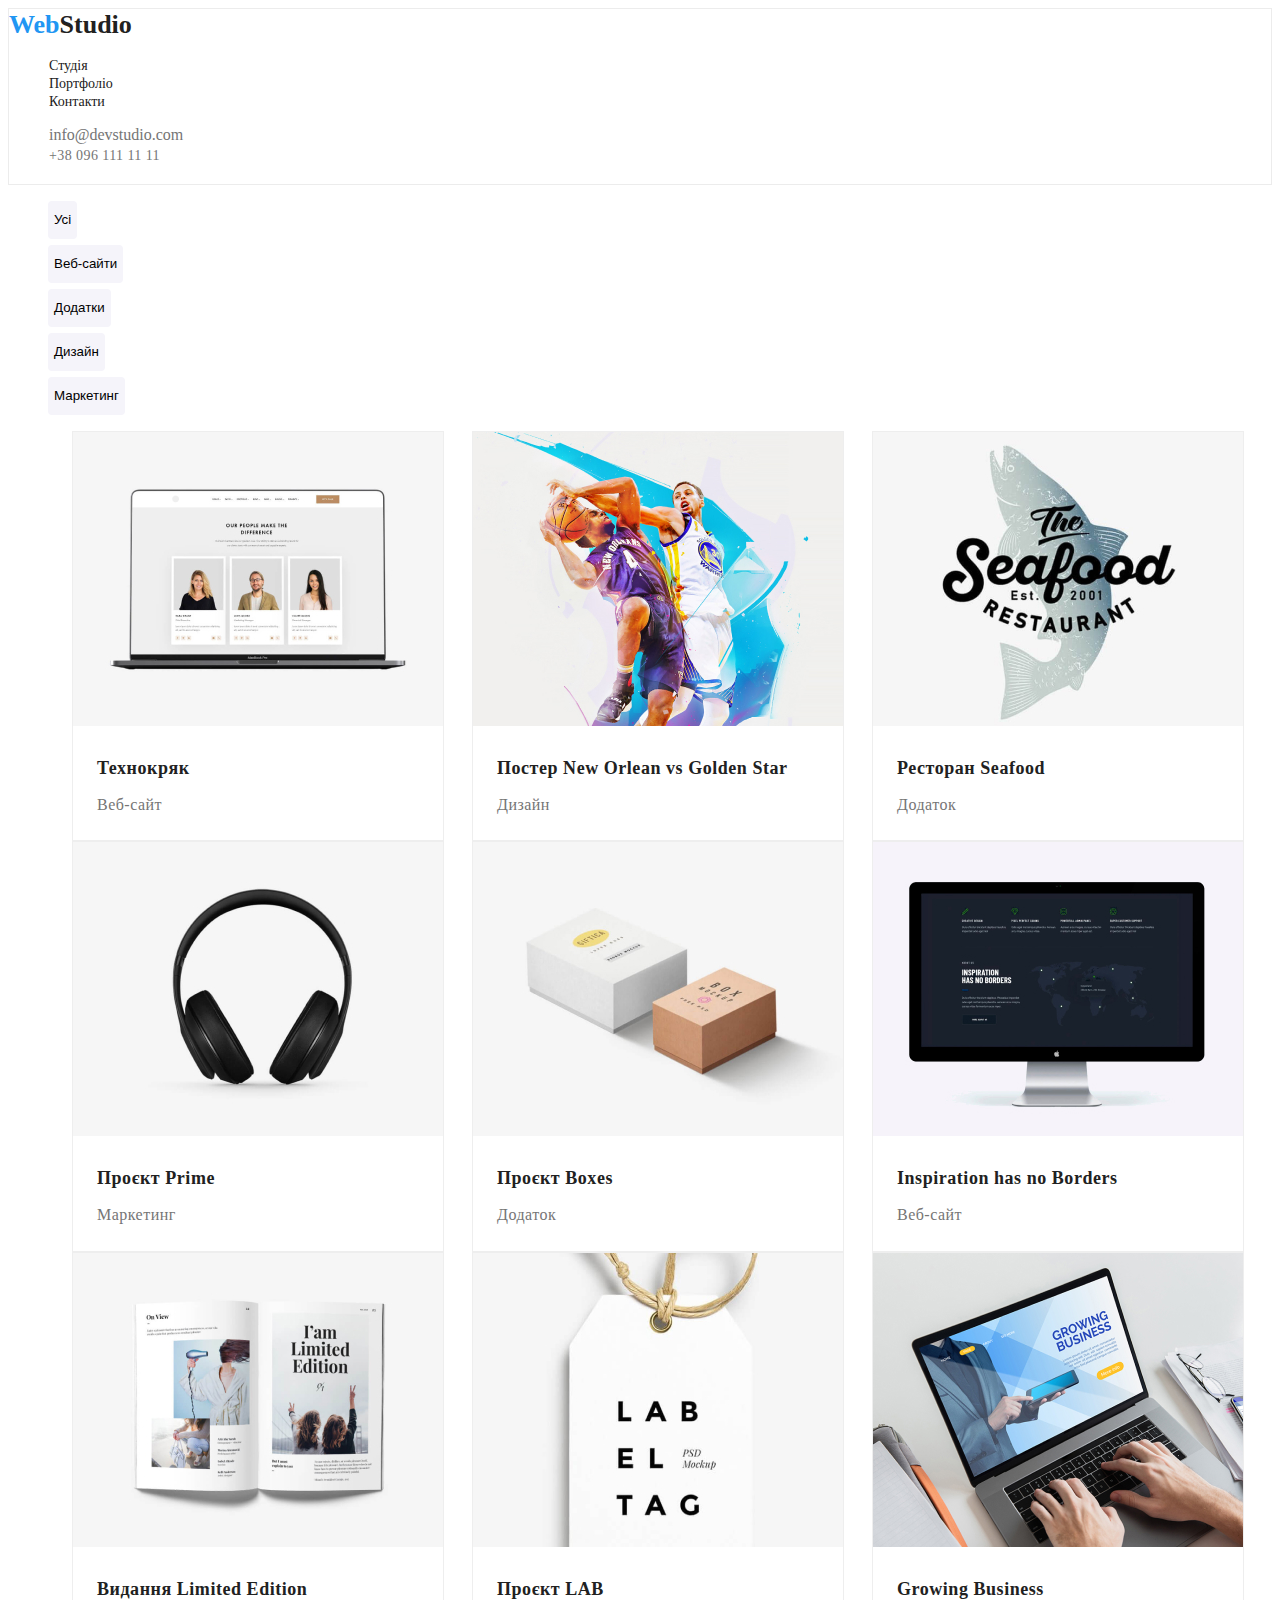
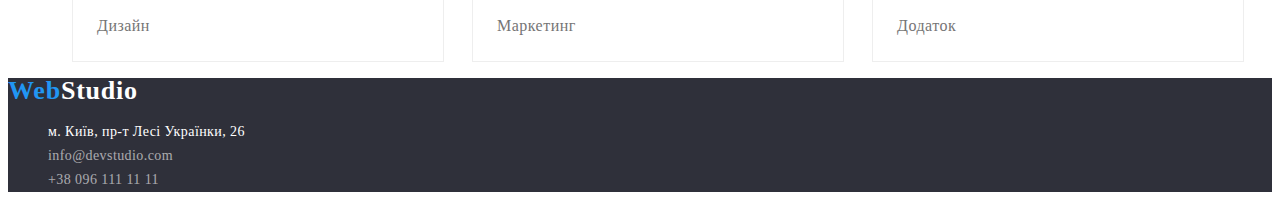
==== portfolio.html @ 7df29c59 "вніс поправки після коментара ментора" ====
<!DOCTYPE html>
<html lang="uk">
  <head>
    <link href="https://fonts.googleapis.com/css2?family=Roboto&display=swap" rel="stylesheet" />
    <meta charset="UTF-8" />
    <meta http-equiv="X-UA-Compatible" content="IE=edge" />
    <meta name="viewport" content="width=device-width, initial-scale=1.0" />
    <title>Portfolio</title>
    <link rel="stylesheet" href="./css/styles.css" />
  </head>
  <body>
    <!-- шапка-->
    <header>
      <nav class="nav">
        <a class="link" href="/"><span>Web</span>Studio</a>
        <ul class="main-list">
          <li class="list-item"><a class="link" href="">Студія</a></li>
          <li class="list-item"><a class="link" href="">Портфоліо</a></li>
          <li class="list-item"><a class="link" href="">Контакти</a></li>
        </ul>
      </nav>
      <ul class="list-address">
        <li class="list-item">
          <a href="mailto:info@devstudio.com">info@devstudio.com</a>
        </li>
        <li class="list-item">
          <a href="tel:+380961111111">+38 096 111 11 11</a>
        </li>
      </ul>
    </header>
    <!-- кнопки buttoms-->
    <section class="section-buttoms">
      <h2 hidden>посилання</h2>
      <ul class="list">
        <li class="list-all"><button type="button">Усі</button></li>
        <li class="list-web"><button type="button">Веб-сайти</button></li>
        <li class="list-app"><button type="button">Додатки</button></li>
        <li class="list-design"><button type="button">Дизайн</button></li>
        <li class="list-marketing"><button type="button">Маркетинг</button></li>
      </ul>
    </section>
    <!--приклади робіт products-->
    <section class="section-products">
      <h1 hidden>приклади робіт</h1>
      <ul class="list">
        <li class="list-technocrack">
          <img src="./images/work/img-0.jpg" alt="зображення команди" width="370" height="294" />
          <h2>Технокряк</h2>
          <p>Веб-сайт</p>
        </li>
        <li class="list-poster">
          <img src="./images/work/img-1.jpg" alt="гра в баскетбол" width="370" height="294" />
          <h2>Постер New Orlean vs Golden Star</h2>
          <p>Дизайн</p>
        </li>
        <li class="list-logo">
          <img src="./images/work/img-2.jpg" alt="логотип ресторану" width="370" height="294" />
          <h2>Ресторан Seafood</h2>
          <p>Додаток</p>
        </li>
        <li class="list-prime">
          <img src="./images/work/img-3.jpg" alt="навушники" width="370" height="294" />
          <h2>Проєкт Prime</h2>
          <p>Маркетинг</p>
        </li>
        <li class="list-boxes">
          <img src="./images/work/img-4.jpg" alt="коробки" width="370" height="294" />
          <h2>Проєкт Boxes</h2>
          <p>Додаток</p>
        </li>
        <li class="list-borders">
          <img src="./images/work/img-5.jpg" alt="екран з веб-сайтом" width="370" height="294" />
          <h2>Inspiration has no Borders</h2>
          <p>Веб-сайт</p>
        </li>
        <li class="list-lim">
          <img src="./images/work/img-6.jpg" alt="книжка" width="370" height="294" />
          <h2>Видання Limited Edition</h2>
          <p>Дизайн</p>
        </li>
        <li class="list-lab">
          <img src="./images/work/img-7.jpg" alt="бірка" width="370" height="294" />
          <h2>Проєкт LAB</h2>
          <p>Маркетинг</p>
        </li>
        <li class="list-growing">
          <img src="./images/work/img-8.jpg" alt="робота за ноутбуком" width="370" height="294" />
          <h2>Growing Business</h2>
          <p>Додаток</p>
        </li>
      </ul>
    </section>
    <footer>
      <a href="./index.html"><span>Web</span>Studio</a>
      <address>
        <ul class="list">
          <li class="list-item">
            <a class="link" href="https://goo.gl/maps/d5CcS2hFM6yTFQRFA" target="_blank" rel="noopener no referre">
              м. Київ, пр-т Лесі Українки, 26
            </a>
          </li>
          <li class="list-item">
            <a class="link" href="mailto:info@devstudio.com">info@devstudio.com</a>
          </li>
          <li class="list-item">
            <a class="link" href="tel:+380961111111">+38 096 111 11 11</a>
          </li>
        </ul>
      </address>
    </footer>
  </body>
</html>
---- css/styles.css ----
body {
  color: #212121;
  background-color: #ffffff;
}
:root {
  --brand-color: #ffffff;
}
header {
  border: 1px solid #ececec;
}

span {
  color: #2196f3;
}
ul {
  list-style-type: none;
}
a {
  text-decoration: none;
}
p {
  color: #757575;
}
footer {
  background-color: #2f303a;
  color: #ffffff;
}
footer [href="./index.html"] {
  color: #ffffff;
  font-size: 26px;
  font-weight: 700;
  line-height: 1;
  letter-spacing: 0.03em;
  text-align: left;
}
footer [href="mailto:info@devstudio.com"],
[href="tel:+380961111111"] {
  left: 215px;
  font-style: normal;
  font-weight: 400;
  font-size: 14px;
  line-height: 1.7;

  letter-spacing: 0.03em;
  color: #ffffff99;
}
footer [href="https://goo.gl/maps/d5CcS2hFM6yTFQRFA"]
{
  left: 215px;
  font-style: normal;
  font-weight: 400;
  font-size: 14px;
  line-height: 1.7;
  letter-spacing: 0.03em;
  color: #ffffff;
}
.section-products h2 {
  font-weight: 700;
  font-size: 18px;
  line-height: 2;
  text-align: left;
  margin-left: 24px;
  margin-top: 20px;
  margin-bottom: 4px;
}
.section-skill h2 {
  left: 617px;
  font-weight: 700;
  font-size: 36px;
  line-height: 1.2;
  text-align: center;
  letter-spacing: 0.03em;
}
.section-products p {
  font-weight: 400;
  font-size: 16px;
  line-height: 1.9;
  letter-spacing: 0.03em;
  text-align: left;
  margin-left: 24px;
  margin-bottom: 20px;
  margin-top: 4px;
}

ul a:hover,
ul a:focus {
  color: #2196f3;
}

.main-list a {
  color: #212121;
  font-weight: 500;
  font-size: 14px;
}
.list-address a {
  color: #757575;
}
footer .list-address {
  margin-left: 215px;
}
[href="/"] {
  color: #212121;
  left: 215px;
  font-style: normal;
  font-weight: 700;
  font-size: 26px;
  line-height: 1.2;
}
.section-cap {
  color: #ffffff;
  background-color: #2f303a;
  font-weight: 900;
  font-size: 44px;
  line-height: 1.4;
  text-align: center;
}
.section-cap .buttom {
  color: #ffffff;
  font-size: 16px;
  font-weight: 700;
  width: 216px;
  height: 50px;
  left: 692px;
  top: 430px;
  background-color: #2196f3;
  border-radius: 4px;
  border: 0;
}
.section-cap .buttom:active {
  background-color: #188ce8;
}
.section-skill li {
  display: inline-block;
  width: 270px;
  height: 48px;
}
.section-skill h3 {
  width: 270px;
  height: 16px;
  top: 774px;
  font-weight: 700;
  font-size: 14px;
  line-height: 1.1;
}
.section-skill p {
  height: 72px;
  top: 800px;
  font-weight: 400;
  font-size: 14px;
  line-height: 1.7;
}
.section-work li {
  display: inline-block;
}
h2 {
  font-weight: 700;
  font-size: 36px;
  line-height: 1.2;
  text-align: center;
  letter-spacing: 0.03em;
  color: #212121;
}
.section-team h3 {
  height: 19px;
  top: 1922px;
  font-weight: 500;
  font-size: 16px;
  line-height: 1.2;
}
.section-team p {
  height: 19px;
  top: 1951px;
  font-weight: 400;
  font-size: 16px;
  line-height: 1.9;
}

.section-buttoms [type="button"] {
  height: 38px;
  top: 174px;
  background-color: #f5f4fa;
  border-radius: 4px;
  border: 0;
}
.section-buttoms [type="button"]:active {
  background-color: #188ce8;
  color: #ffffff;
  box-shadow: 0px 3px 1px #0000001a, 0px 1px 2px #00000014, 0px 2px 2px #0000001f;
  border-radius: 4px;
}
.list-products .list-item {
  width: 370px;
  height: 404px;
}
.list-all {
  margin-bottom: 6px;
}
.list-web {
  margin-bottom: 6px;
}
.list-app {
  margin-bottom: 6px;
}
.list-design {
  margin-bottom: 6px;
}
.list-marketing {
  margin-bottom: 6px;
}

.section-products li:hover {
  box-shadow: 0px 1px 1px #0000001f, 0px 4px 4px #0000000f, 1px 4px 6px #00000029;
}
.section-products li {
  box-sizing: border-box;
  width: 370px;
  height: 404px;
  margin-left: 24px;
  display: inline-table;
  border: 1px solid #eeeeee;
}
.section-team li {
  background-color: #ffffff;
  text-align: center;
  left: 215px;
  width: 270px;
  height: 368px;
  box-shadow: 0px 1px 3px #0000001f, 0px 1px 1px #00000024, 0px 2px 1px #00000033;
  margin-bottom: 10px;
  display: inline-block;
}
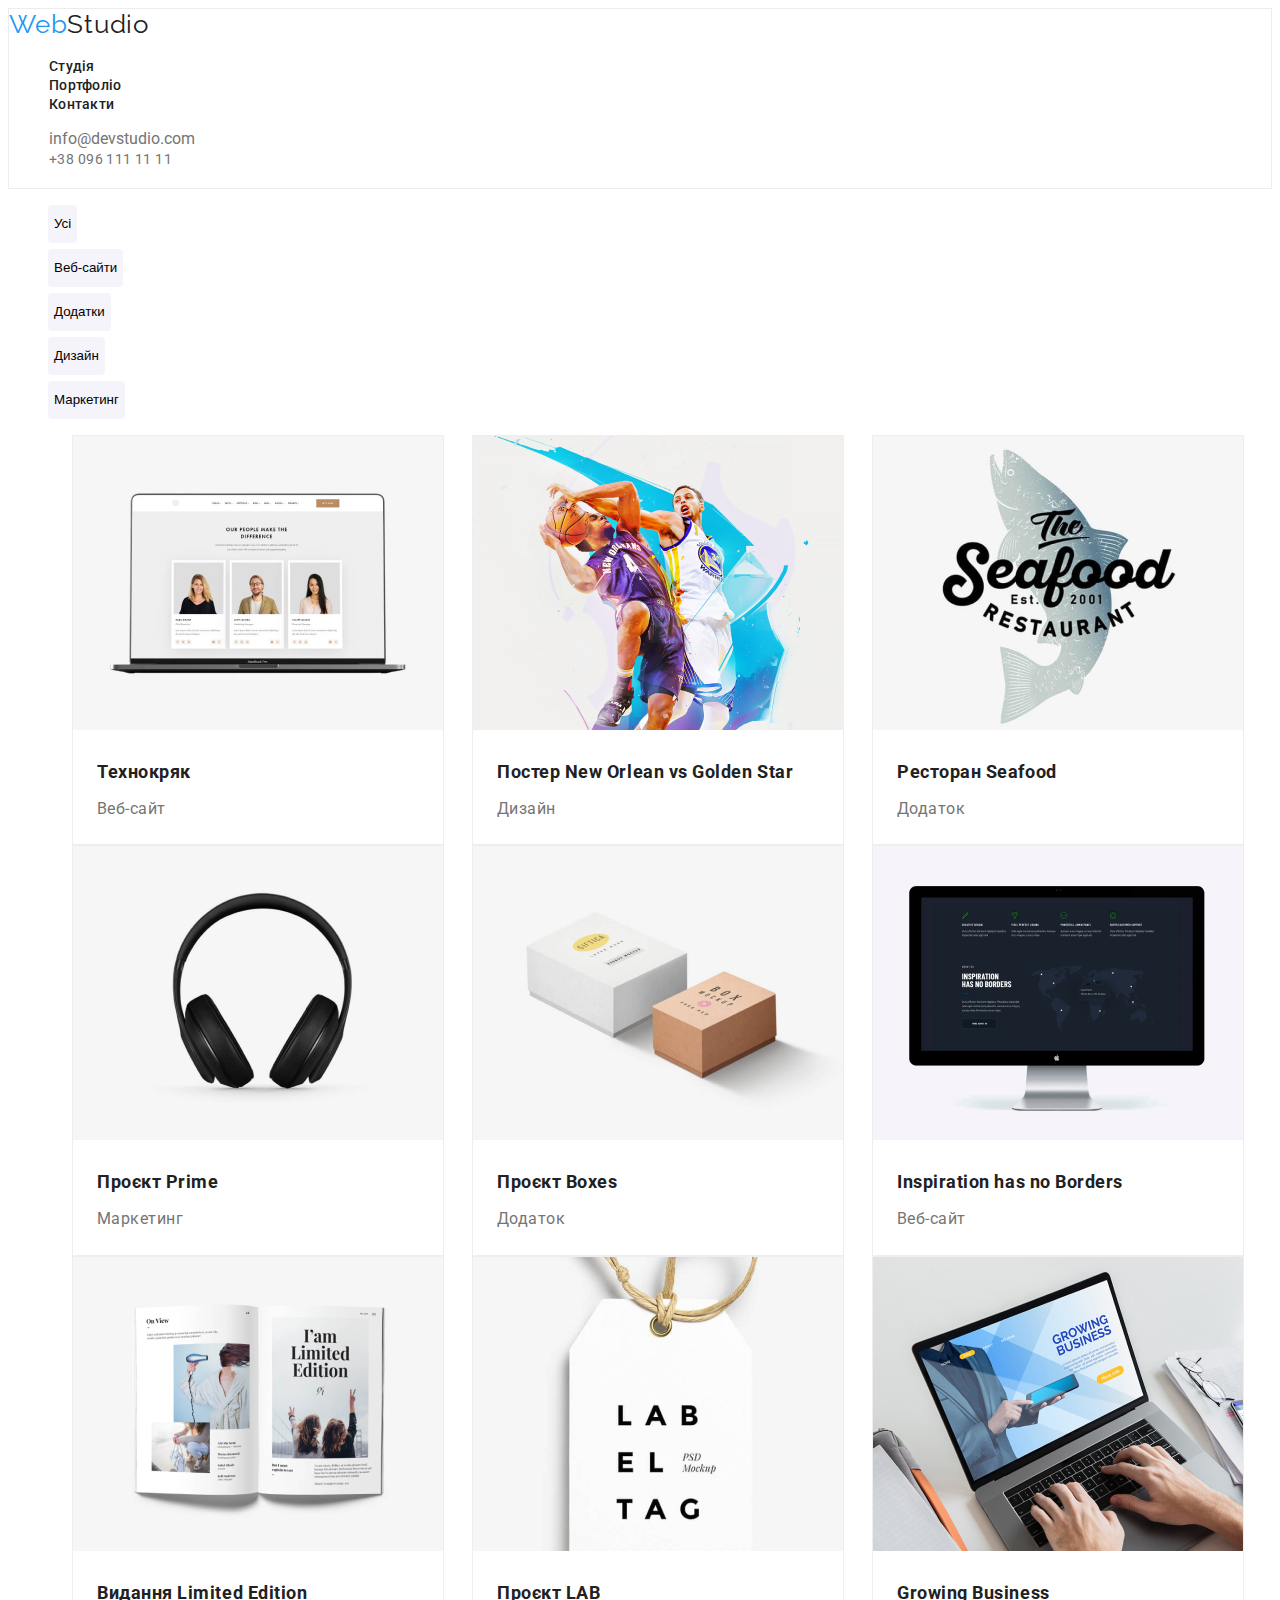
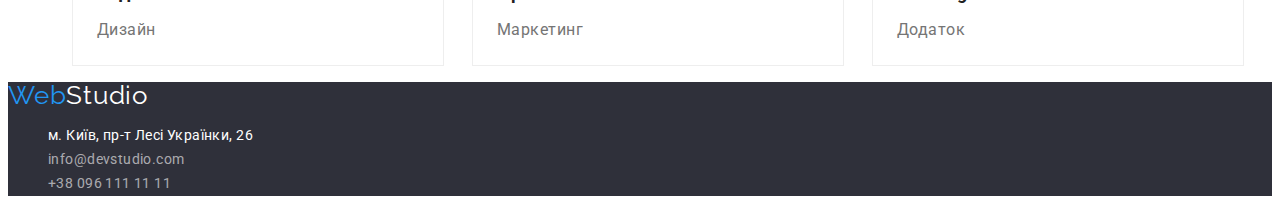
==== commit 5a433d62: "палітра шрифти spacing" ====
--- a/portfolio.html
+++ b/portfolio.html
@@ -1,7 +1,10 @@
 <!DOCTYPE html>
 <html lang="uk">
   <head>
-    <link href="https://fonts.googleapis.com/css2?family=Roboto&display=swap" rel="stylesheet" />
+    <link
+      rel="stylesheet"
+      href="https://fonts.googleapis.com/css2?family=Raleway:wght@700&family=Roboto:wght@400;500;700;900&display=swap"
+    />
     <meta charset="UTF-8" />
     <meta http-equiv="X-UA-Compatible" content="IE=edge" />
     <meta name="viewport" content="width=device-width, initial-scale=1.0" />
@@ -14,7 +17,7 @@
       <nav class="nav">
         <a class="link" href="/"><span>Web</span>Studio</a>
         <ul class="main-list">
-          <li class="list-item"><a class="link" href="">Студія</a></li>
+          <li class="list-item"><a class="link" href="./index.html">Студія</a></li>
           <li class="list-item"><a class="link" href="">Портфоліо</a></li>
           <li class="list-item"><a class="link" href="">Контакти</a></li>
         </ul>
--- a/css/styles.css
+++ b/css/styles.css
@@ -1,16 +1,21 @@
+:root {
+  --text: #212121;
+  --background: #ffffff;
+  --color-p: #757575;
+  --color-but: #2196f3;
+}
 body {
-  color: #212121;
-  background-color: #ffffff;
-}
-:root {
-  --brand-color: #ffffff;
-}
+  color: var(--text);
+  background-color: var(--background);
+  font-family: "roboto";
+}
+
 header {
   border: 1px solid #ececec;
 }
 
 span {
-  color: #2196f3;
+  color: var(--color-but);
 }
 ul {
   list-style-type: none;
@@ -19,19 +24,18 @@
   text-decoration: none;
 }
 p {
-  color: #757575;
+  color: var(--color-p);
 }
 footer {
   background-color: #2f303a;
-  color: #ffffff;
+  color: var(--background);
 }
 footer [href="./index.html"] {
-  color: #ffffff;
+  color: var(--background);
   font-size: 26px;
-  font-weight: 700;
   line-height: 1;
   letter-spacing: 0.03em;
-  text-align: left;
+  font-family: "raleway";
 }
 footer [href="mailto:info@devstudio.com"],
 [href="tel:+380961111111"] {
@@ -40,22 +44,19 @@
   font-weight: 400;
   font-size: 14px;
   line-height: 1.7;
-
   letter-spacing: 0.03em;
   color: #ffffff99;
 }
 footer [href="https://goo.gl/maps/d5CcS2hFM6yTFQRFA"]
 {
-  left: 215px;
   font-style: normal;
   font-weight: 400;
   font-size: 14px;
   line-height: 1.7;
   letter-spacing: 0.03em;
-  color: #ffffff;
+  color: var(--background);
 }
 .section-products h2 {
-  font-weight: 700;
   font-size: 18px;
   line-height: 2;
   text-align: left;
@@ -65,7 +66,6 @@
 }
 .section-skill h2 {
   left: 617px;
-  font-weight: 700;
   font-size: 36px;
   line-height: 1.2;
   text-align: center;
@@ -84,67 +84,61 @@
 
 ul a:hover,
 ul a:focus {
-  color: #2196f3;
+  color: var(--color-but);
 }
 
 .main-list a {
-  color: #212121;
+  color: var(--text);
   font-weight: 500;
   font-size: 14px;
+  letter-spacing: 0.02em;
 }
 .list-address a {
-  color: #757575;
+  color: var(--color-p);
 }
 footer .list-address {
   margin-left: 215px;
 }
 [href="/"] {
-  color: #212121;
-  left: 215px;
-  font-style: normal;
-  font-weight: 700;
+  color: var(--text);
   font-size: 26px;
   line-height: 1.2;
-}
-.section-cap {
-  color: #ffffff;
+  font-family: "raleway";
+  letter-spacing: 0.03em;
+}
+.main-cap {
+  color: var(--background);
   background-color: #2f303a;
   font-weight: 900;
   font-size: 44px;
   line-height: 1.4;
   text-align: center;
-}
-.section-cap .buttom {
-  color: #ffffff;
-  font-size: 16px;
-  font-weight: 700;
+  letter-spacing: 0.06em;
+}
+.buttom-cap {
+  color: var(--background);
+  font-size: 16px;
   width: 216px;
   height: 50px;
-  left: 692px;
-  top: 430px;
-  background-color: #2196f3;
+  background-color: var(--color-but);
   border-radius: 4px;
   border: 0;
-}
-.section-cap .buttom:active {
+  letter-spacing: 0.06em;
+}
+.buttom-cap:active {
   background-color: #188ce8;
 }
 .section-skill li {
   display: inline-block;
   width: 270px;
-  height: 48px;
 }
 .section-skill h3 {
   width: 270px;
-  height: 16px;
-  top: 774px;
-  font-weight: 700;
   font-size: 14px;
   line-height: 1.1;
+  letter-spacing: 0.03em;
 }
 .section-skill p {
-  height: 72px;
-  top: 800px;
   font-weight: 400;
   font-size: 14px;
   line-height: 1.7;
@@ -153,44 +147,39 @@
   display: inline-block;
 }
 h2 {
-  font-weight: 700;
   font-size: 36px;
   line-height: 1.2;
   text-align: center;
   letter-spacing: 0.03em;
-  color: #212121;
+  color: var(--text);
 }
 .section-team h3 {
-  height: 19px;
-  top: 1922px;
   font-weight: 500;
   font-size: 16px;
   line-height: 1.2;
+  letter-spacing: 0.03em;
 }
 .section-team p {
-  height: 19px;
-  top: 1951px;
   font-weight: 400;
   font-size: 16px;
   line-height: 1.9;
+  letter-spacing: 0.03em;
 }
 
 .section-buttoms [type="button"] {
   height: 38px;
-  top: 174px;
   background-color: #f5f4fa;
   border-radius: 4px;
   border: 0;
 }
 .section-buttoms [type="button"]:active {
   background-color: #188ce8;
-  color: #ffffff;
+  color: var(--background);
   box-shadow: 0px 3px 1px #0000001a, 0px 1px 2px #00000014, 0px 2px 2px #0000001f;
   border-radius: 4px;
 }
 .list-products .list-item {
   width: 370px;
-  height: 404px;
 }
 .list-all {
   margin-bottom: 6px;
@@ -214,17 +203,15 @@
 .section-products li {
   box-sizing: border-box;
   width: 370px;
-  height: 404px;
   margin-left: 24px;
   display: inline-table;
   border: 1px solid #eeeeee;
 }
 .section-team li {
-  background-color: #ffffff;
+  background-color: var(--background);
   text-align: center;
   left: 215px;
   width: 270px;
-  height: 368px;
   box-shadow: 0px 1px 3px #0000001f, 0px 1px 1px #00000024, 0px 2px 1px #00000033;
   margin-bottom: 10px;
   display: inline-block;
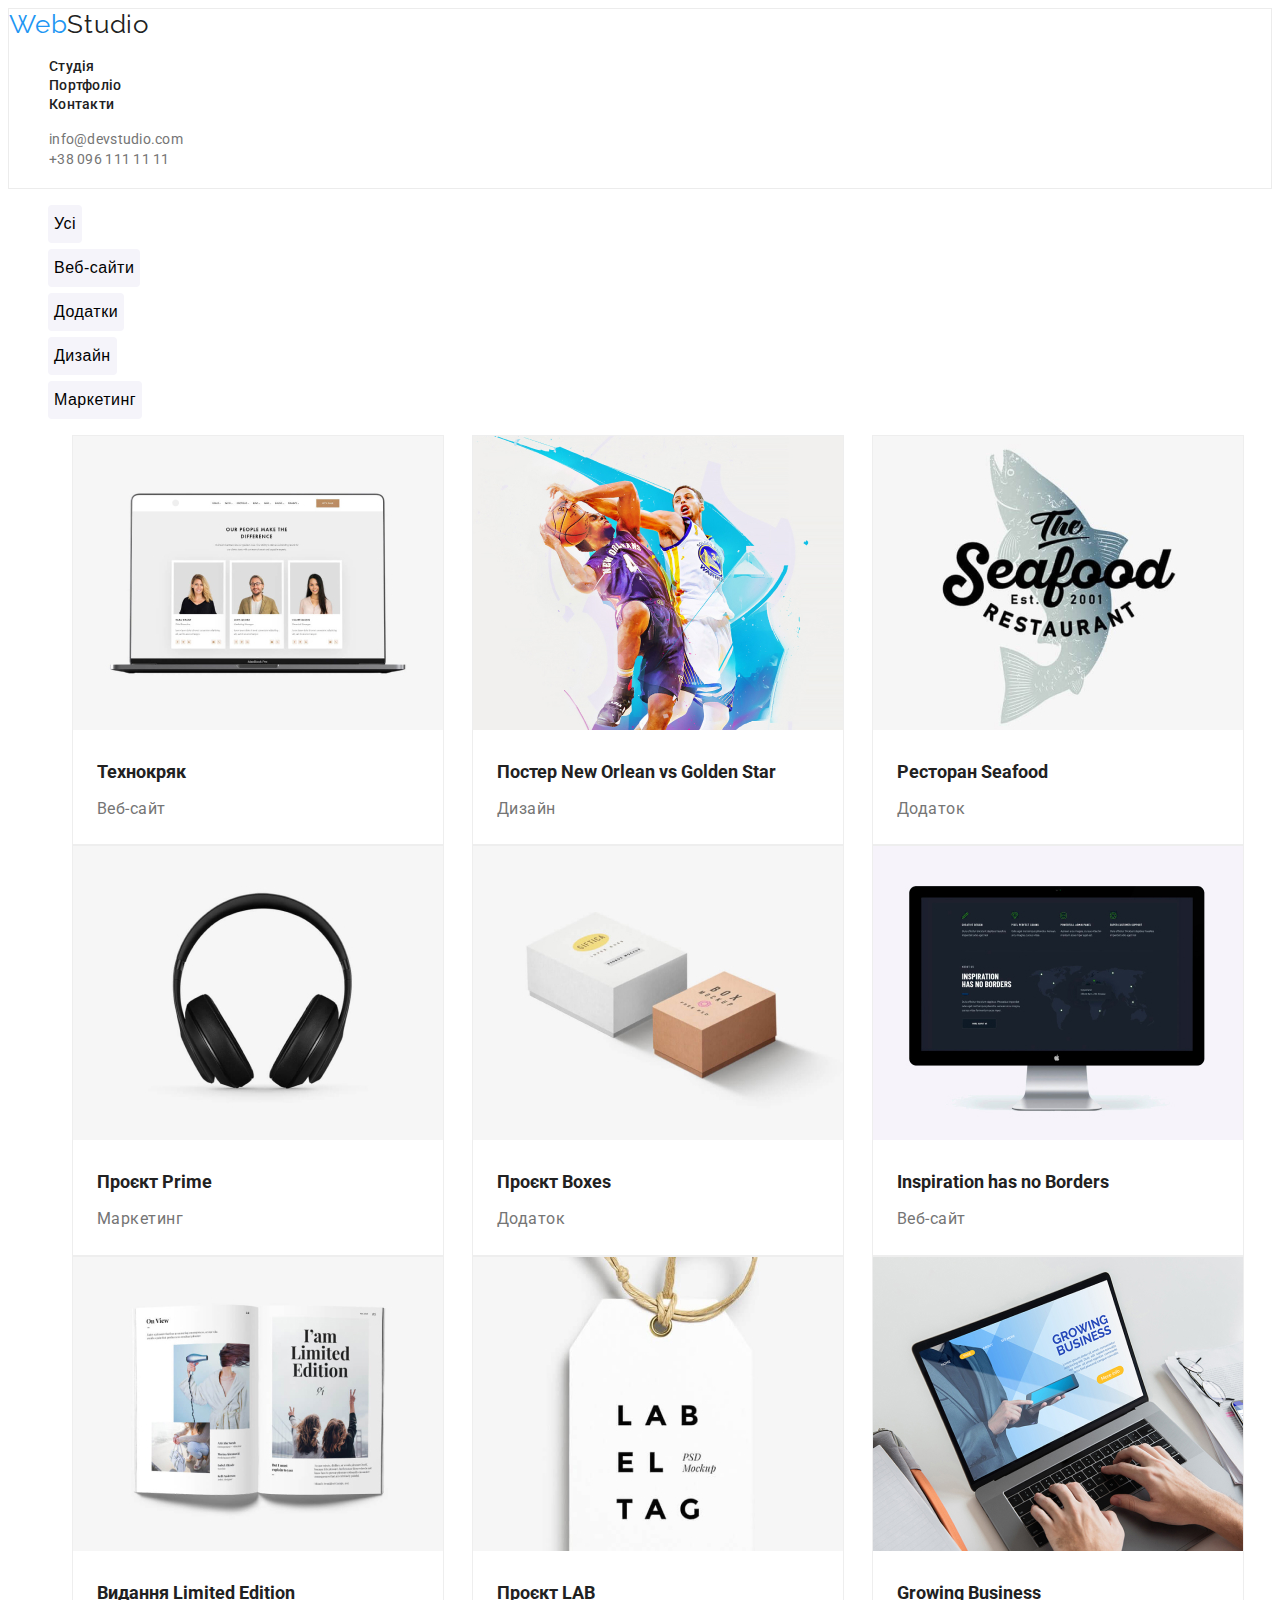
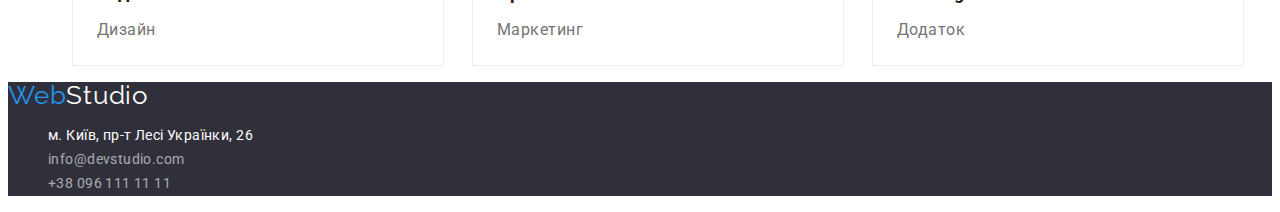
==== commit 7ab86ed0: "зміна деякиї елементів в css" ====
--- a/portfolio.html
+++ b/portfolio.html
@@ -32,7 +32,7 @@
       </ul>
     </header>
     <!-- кнопки buttoms-->
-    <section class="section-buttoms">
+    <section class="buttoms">
       <h2 hidden>посилання</h2>
       <ul class="list">
         <li class="list-all"><button type="button">Усі</button></li>
--- a/css/styles.css
+++ b/css/styles.css
@@ -41,7 +41,6 @@
 [href="tel:+380961111111"] {
   left: 215px;
   font-style: normal;
-  font-weight: 400;
   font-size: 14px;
   line-height: 1.7;
   letter-spacing: 0.03em;
@@ -50,7 +49,6 @@
 footer [href="https://goo.gl/maps/d5CcS2hFM6yTFQRFA"]
 {
   font-style: normal;
-  font-weight: 400;
   font-size: 14px;
   line-height: 1.7;
   letter-spacing: 0.03em;
@@ -64,7 +62,7 @@
   margin-top: 20px;
   margin-bottom: 4px;
 }
-.section-skill h2 {
+.skill h2 {
   left: 617px;
   font-size: 36px;
   line-height: 1.2;
@@ -72,7 +70,6 @@
   letter-spacing: 0.03em;
 }
 .section-products p {
-  font-weight: 400;
   font-size: 16px;
   line-height: 1.9;
   letter-spacing: 0.03em;
@@ -82,8 +79,10 @@
   margin-top: 4px;
 }
 
-ul a:hover,
-ul a:focus {
+ul [href="mailto:info@devstudio.com"]:hover,
+ul [href="mailto:info@devstudio.com"]:focus,
+ul [href="tel:+380961111111"]:hover,
+ul [href="tel:+380961111111"]:focus {
   color: var(--color-but);
 }
 
@@ -93,8 +92,15 @@
   font-size: 14px;
   letter-spacing: 0.02em;
 }
+.main-list a:hover,
+.main-list a:focus {
+  color: var(--color-but);
+}
+
 .list-address a {
+  font-size: 14px;
   color: var(--color-p);
+  letter-spacing: 0.02em;
 }
 footer .list-address {
   margin-left: 215px;
@@ -106,14 +112,17 @@
   font-family: "raleway";
   letter-spacing: 0.03em;
 }
-.main-cap {
-  color: var(--background);
+.hero {
   background-color: #2f303a;
+}
+.hero-cap {
+  color: var(--background);
   font-weight: 900;
   font-size: 44px;
   line-height: 1.4;
   text-align: center;
   letter-spacing: 0.06em;
+  text-transform: uppercase;
 }
 .buttom-cap {
   color: var(--background);
@@ -128,30 +137,30 @@
 .buttom-cap:active {
   background-color: #188ce8;
 }
-.section-skill li {
+.skill li {
   display: inline-block;
   width: 270px;
 }
-.section-skill h3 {
-  width: 270px;
+.skill h3 {
   font-size: 14px;
   line-height: 1.1;
   letter-spacing: 0.03em;
 }
-.section-skill p {
-  font-weight: 400;
+.skill p {
   font-size: 14px;
   line-height: 1.7;
+  letter-spacing: 0.03em;
 }
 .section-work li {
   display: inline-block;
 }
-h2 {
+.section-title {
   font-size: 36px;
   line-height: 1.2;
   text-align: center;
   letter-spacing: 0.03em;
   color: var(--text);
+  font-weight: 700;
 }
 .section-team h3 {
   font-weight: 500;
@@ -160,19 +169,21 @@
   letter-spacing: 0.03em;
 }
 .section-team p {
-  font-weight: 400;
   font-size: 16px;
   line-height: 1.9;
   letter-spacing: 0.03em;
 }
 
-.section-buttoms [type="button"] {
+.buttoms [type="button"] {
   height: 38px;
   background-color: #f5f4fa;
   border-radius: 4px;
   border: 0;
-}
-.section-buttoms [type="button"]:active {
+  font-size: 16px;
+  letter-spacing: 0.03em;
+}
+.buttoms [type="button"]:hover,
+.buttoms [type="button"]:focus {
   background-color: #188ce8;
   color: var(--background);
   box-shadow: 0px 3px 1px #0000001a, 0px 1px 2px #00000014, 0px 2px 2px #0000001f;
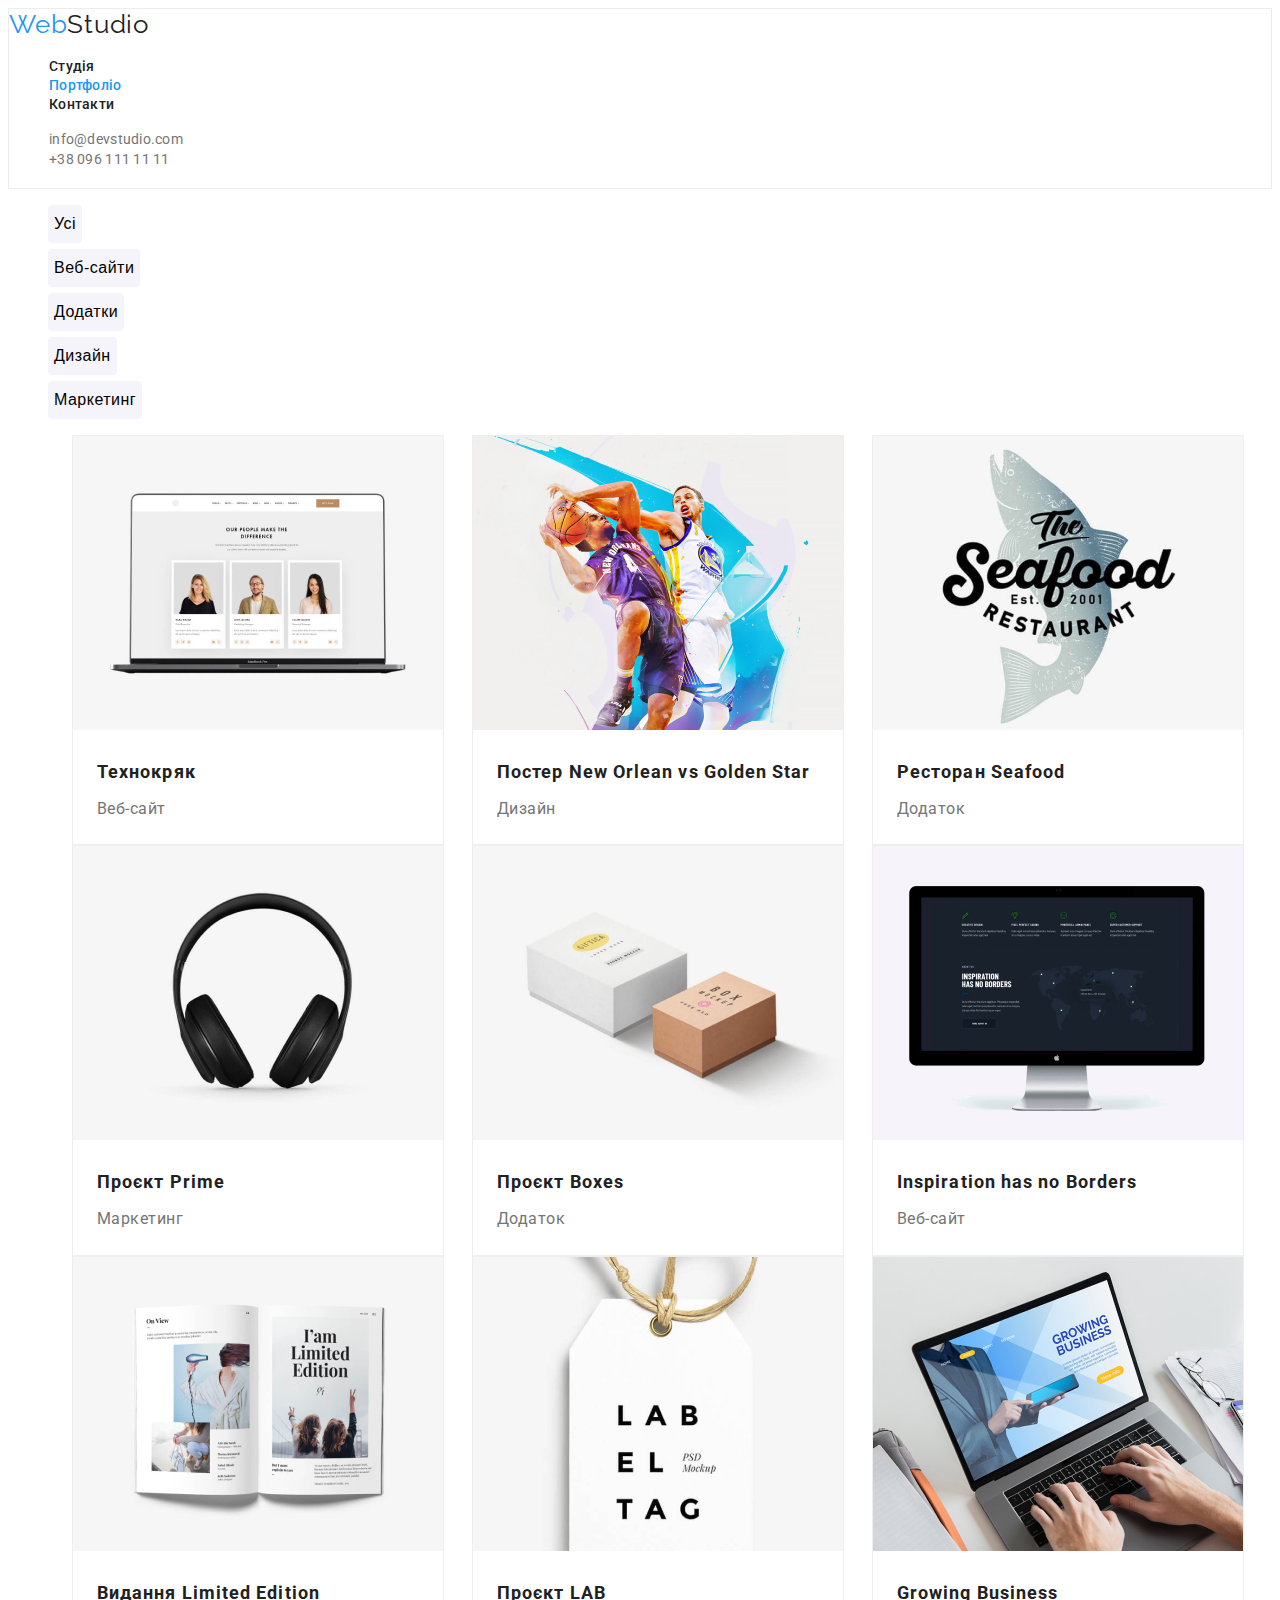
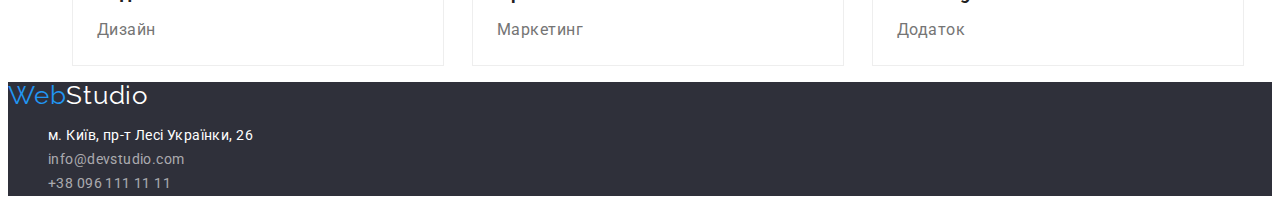
==== commit 481c9ba2: "зміни згідно 3 коментаря ментора" ====
--- a/portfolio.html
+++ b/portfolio.html
@@ -18,7 +18,7 @@
         <a class="link" href="/"><span>Web</span>Studio</a>
         <ul class="main-list">
           <li class="list-item"><a class="link" href="./index.html">Студія</a></li>
-          <li class="list-item"><a class="link" href="">Портфоліо</a></li>
+          <li class="list-item"><a class="nav active" href="./portfolio.html">Портфоліо</a></li>
           <li class="list-item"><a class="link" href="">Контакти</a></li>
         </ul>
       </nav>
@@ -33,7 +33,6 @@
     </header>
     <!-- кнопки buttoms-->
     <section class="buttoms">
-      <h2 hidden>посилання</h2>
       <ul class="list">
         <li class="list-all"><button type="button">Усі</button></li>
         <li class="list-web"><button type="button">Веб-сайти</button></li>
@@ -41,11 +40,9 @@
         <li class="list-design"><button type="button">Дизайн</button></li>
         <li class="list-marketing"><button type="button">Маркетинг</button></li>
       </ul>
-    </section>
-    <!--приклади робіт products-->
-    <section class="section-products">
-      <h1 hidden>приклади робіт</h1>
-      <ul class="list">
+      <!--приклади робіт products-->
+      <ul class="products">
+        <h1 hidden>приклади робіт</h1>
         <li class="list-technocrack">
           <img src="./images/work/img-0.jpg" alt="зображення команди" width="370" height="294" />
           <h2>Технокряк</h2>
--- a/css/styles.css
+++ b/css/styles.css
@@ -54,13 +54,14 @@
   letter-spacing: 0.03em;
   color: var(--background);
 }
-.section-products h2 {
+.products h2 {
   font-size: 18px;
   line-height: 2;
   text-align: left;
   margin-left: 24px;
   margin-top: 20px;
   margin-bottom: 4px;
+  letter-spacing: 0.06em;
 }
 .skill h2 {
   left: 617px;
@@ -69,7 +70,7 @@
   text-align: center;
   letter-spacing: 0.03em;
 }
-.section-products p {
+.products p {
   font-size: 16px;
   line-height: 1.9;
   letter-spacing: 0.03em;
@@ -94,6 +95,9 @@
 }
 .main-list a:hover,
 .main-list a:focus {
+  color: var(--color-but);
+}
+.nav.active {
   color: var(--color-but);
 }
 
@@ -137,6 +141,7 @@
 .buttom-cap:active {
   background-color: #188ce8;
 }
+
 .skill li {
   display: inline-block;
   width: 270px;
@@ -208,15 +213,16 @@
   margin-bottom: 6px;
 }
 
-.section-products li:hover {
+.products li:hover {
   box-shadow: 0px 1px 1px #0000001f, 0px 4px 4px #0000000f, 1px 4px 6px #00000029;
 }
-.section-products li {
+.products li {
   box-sizing: border-box;
   width: 370px;
   margin-left: 24px;
   display: inline-table;
   border: 1px solid #eeeeee;
+  letter-spacing: 0.06em;
 }
 .section-team li {
   background-color: var(--background);
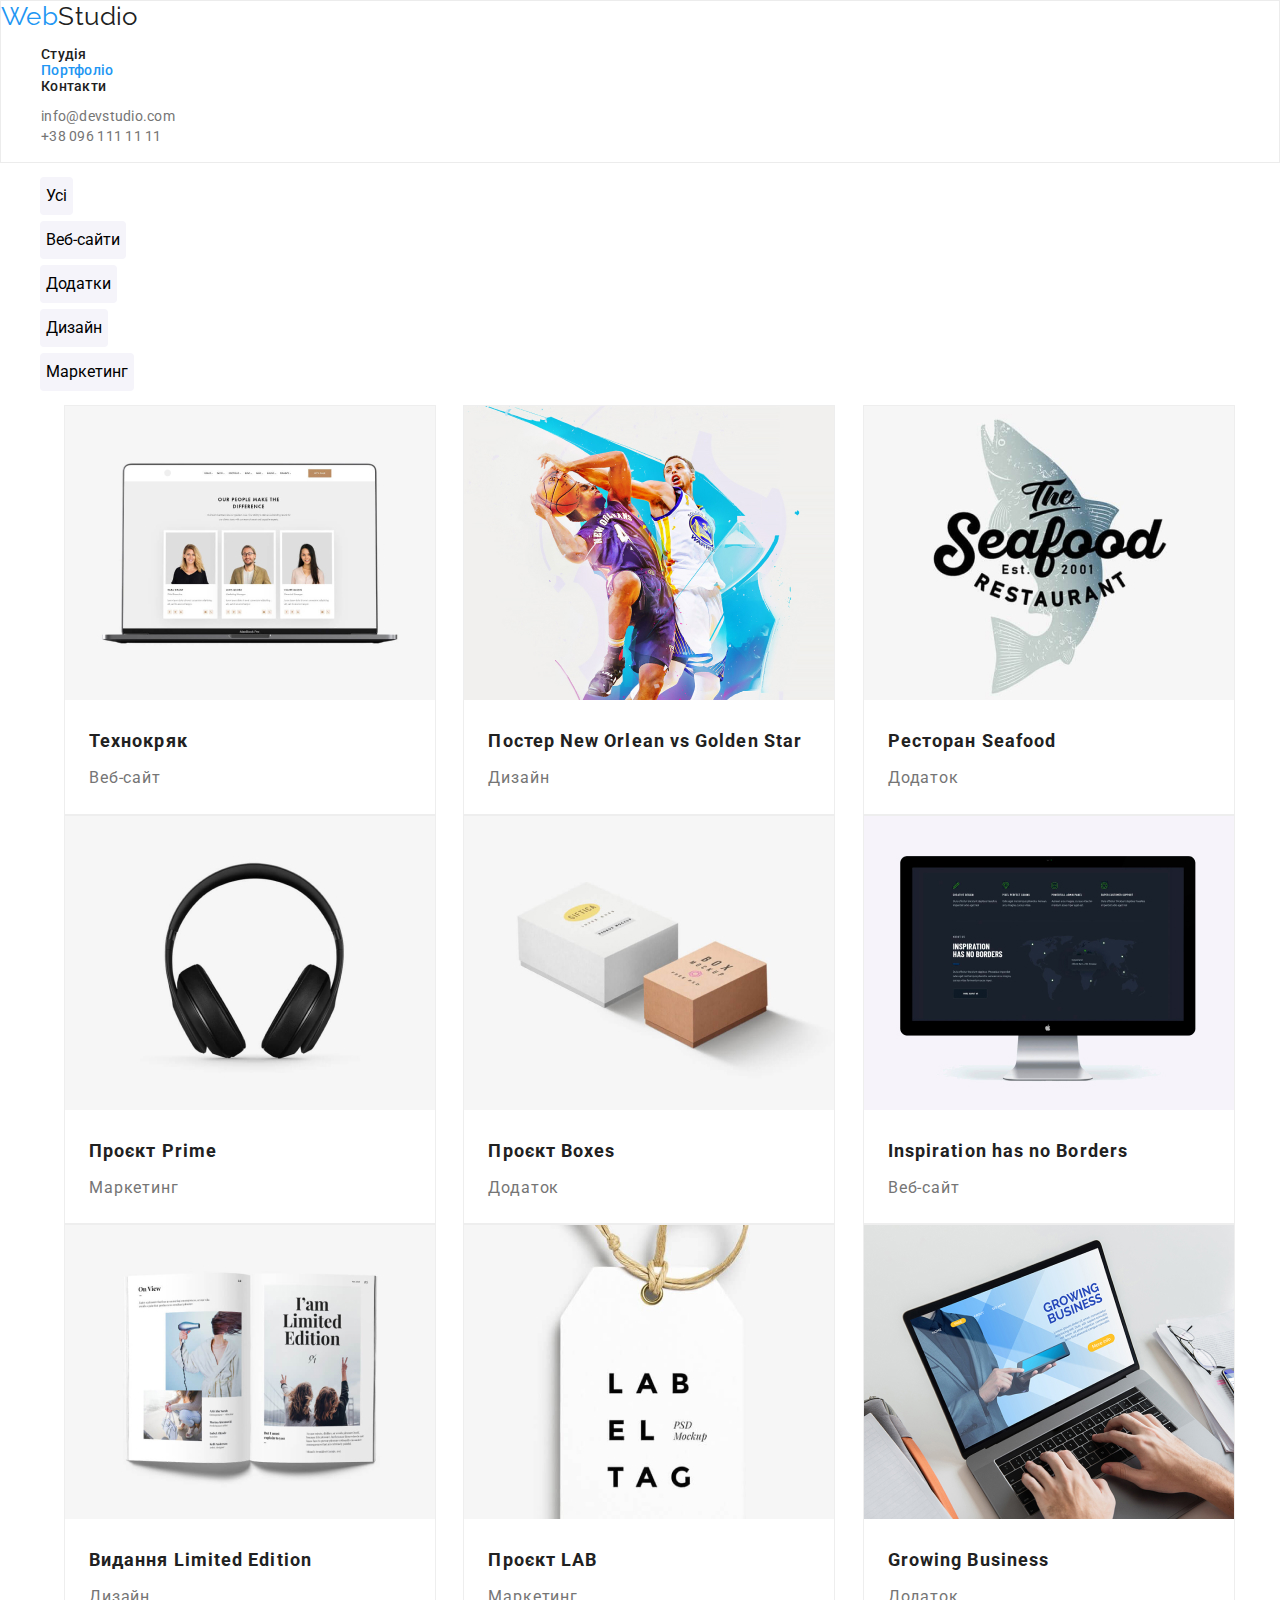
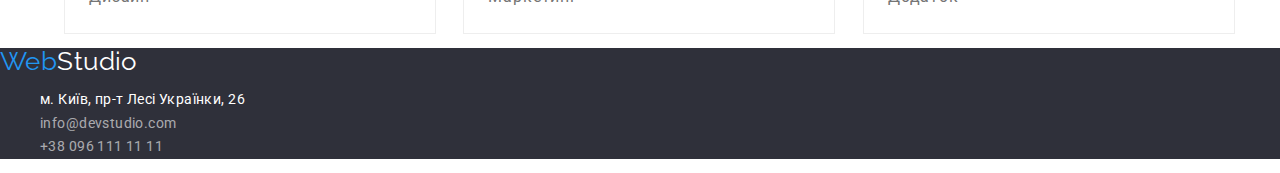
==== commit c8e5005e: "видалив блоки і скоротив маргіни" ====
--- a/portfolio.html
+++ b/portfolio.html
@@ -9,6 +9,10 @@
     <meta http-equiv="X-UA-Compatible" content="IE=edge" />
     <meta name="viewport" content="width=device-width, initial-scale=1.0" />
     <title>Portfolio</title>
+    <link
+      rel="stylesheet"
+      href="https://cdnjs.cloudflare.com/ajax/libs/modern-normalize/1.0.0/modern-normalize.min.css"
+    />
     <link rel="stylesheet" href="./css/styles.css" />
   </head>
   <body>
--- a/css/styles.css
+++ b/css/styles.css
@@ -8,12 +8,13 @@
   color: var(--text);
   background-color: var(--background);
   font-family: "roboto";
+  letter-spacing: 0.03em;
+  font-size: 14px;
 }
 
 header {
   border: 1px solid #ececec;
 }
-
 span {
   color: var(--color-but);
 }
@@ -34,33 +35,26 @@
   color: var(--background);
   font-size: 26px;
   line-height: 1;
-  letter-spacing: 0.03em;
   font-family: "raleway";
 }
 footer [href="mailto:info@devstudio.com"],
 [href="tel:+380961111111"] {
   left: 215px;
   font-style: normal;
-  font-size: 14px;
   line-height: 1.7;
-  letter-spacing: 0.03em;
   color: #ffffff99;
 }
 footer [href="https://goo.gl/maps/d5CcS2hFM6yTFQRFA"]
 {
   font-style: normal;
-  font-size: 14px;
   line-height: 1.7;
-  letter-spacing: 0.03em;
   color: var(--background);
 }
 .products h2 {
   font-size: 18px;
   line-height: 2;
   text-align: left;
-  margin-left: 24px;
-  margin-top: 20px;
-  margin-bottom: 4px;
+  margin: 20px 0px 4px 24px;
   letter-spacing: 0.06em;
 }
 .skill h2 {
@@ -68,16 +62,12 @@
   font-size: 36px;
   line-height: 1.2;
   text-align: center;
-  letter-spacing: 0.03em;
 }
 .products p {
   font-size: 16px;
   line-height: 1.9;
-  letter-spacing: 0.03em;
   text-align: left;
-  margin-left: 24px;
-  margin-bottom: 20px;
-  margin-top: 4px;
+  margin: 4px 0px 20px 24px;
 }
 
 ul [href="mailto:info@devstudio.com"]:hover,
@@ -90,7 +80,6 @@
 .main-list a {
   color: var(--text);
   font-weight: 500;
-  font-size: 14px;
   letter-spacing: 0.02em;
 }
 .main-list a:hover,
@@ -102,19 +91,17 @@
 }
 
 .list-address a {
-  font-size: 14px;
   color: var(--color-p);
   letter-spacing: 0.02em;
 }
 footer .list-address {
-  margin-left: 215px;
+  margin: 0px 0px 0px 215px;
 }
 [href="/"] {
   color: var(--text);
   font-size: 26px;
   line-height: 1.2;
   font-family: "raleway";
-  letter-spacing: 0.03em;
 }
 .hero {
   background-color: #2f303a;
@@ -143,18 +130,13 @@
 }
 
 .skill li {
-  display: inline-block;
   width: 270px;
 }
 .skill h3 {
-  font-size: 14px;
   line-height: 1.1;
-  letter-spacing: 0.03em;
 }
 .skill p {
-  font-size: 14px;
   line-height: 1.7;
-  letter-spacing: 0.03em;
 }
 .section-work li {
   display: inline-block;
@@ -163,7 +145,6 @@
   font-size: 36px;
   line-height: 1.2;
   text-align: center;
-  letter-spacing: 0.03em;
   color: var(--text);
   font-weight: 700;
 }
@@ -171,12 +152,10 @@
   font-weight: 500;
   font-size: 16px;
   line-height: 1.2;
-  letter-spacing: 0.03em;
 }
 .section-team p {
   font-size: 16px;
   line-height: 1.9;
-  letter-spacing: 0.03em;
 }
 
 .buttoms [type="button"] {
@@ -185,7 +164,6 @@
   border-radius: 4px;
   border: 0;
   font-size: 16px;
-  letter-spacing: 0.03em;
 }
 .buttoms [type="button"]:hover,
 .buttoms [type="button"]:focus {
@@ -198,38 +176,35 @@
   width: 370px;
 }
 .list-all {
-  margin-bottom: 6px;
+  margin: 0px 0px 6px 0px;
 }
 .list-web {
-  margin-bottom: 6px;
+  margin: 0px 0px 6px 0px;
 }
 .list-app {
-  margin-bottom: 6px;
+  margin: 0px 0px 6px 0px;
 }
 .list-design {
-  margin-bottom: 6px;
+  margin: 0px 0px 6px 0px;
 }
 .list-marketing {
-  margin-bottom: 6px;
+  margin: 0px 0px 6px 0px;
 }
 
 .products li:hover {
   box-shadow: 0px 1px 1px #0000001f, 0px 4px 4px #0000000f, 1px 4px 6px #00000029;
 }
 .products li {
-  box-sizing: border-box;
   width: 370px;
-  margin-left: 24px;
+  margin: 0px 0px 0px 24px;
   display: inline-table;
   border: 1px solid #eeeeee;
   letter-spacing: 0.06em;
 }
 .section-team li {
   background-color: var(--background);
-  text-align: center;
   left: 215px;
   width: 270px;
   box-shadow: 0px 1px 3px #0000001f, 0px 1px 1px #00000024, 0px 2px 1px #00000033;
-  margin-bottom: 10px;
-  display: inline-block;
-}
+  margin: 0px 0px 10px 0px;
+}
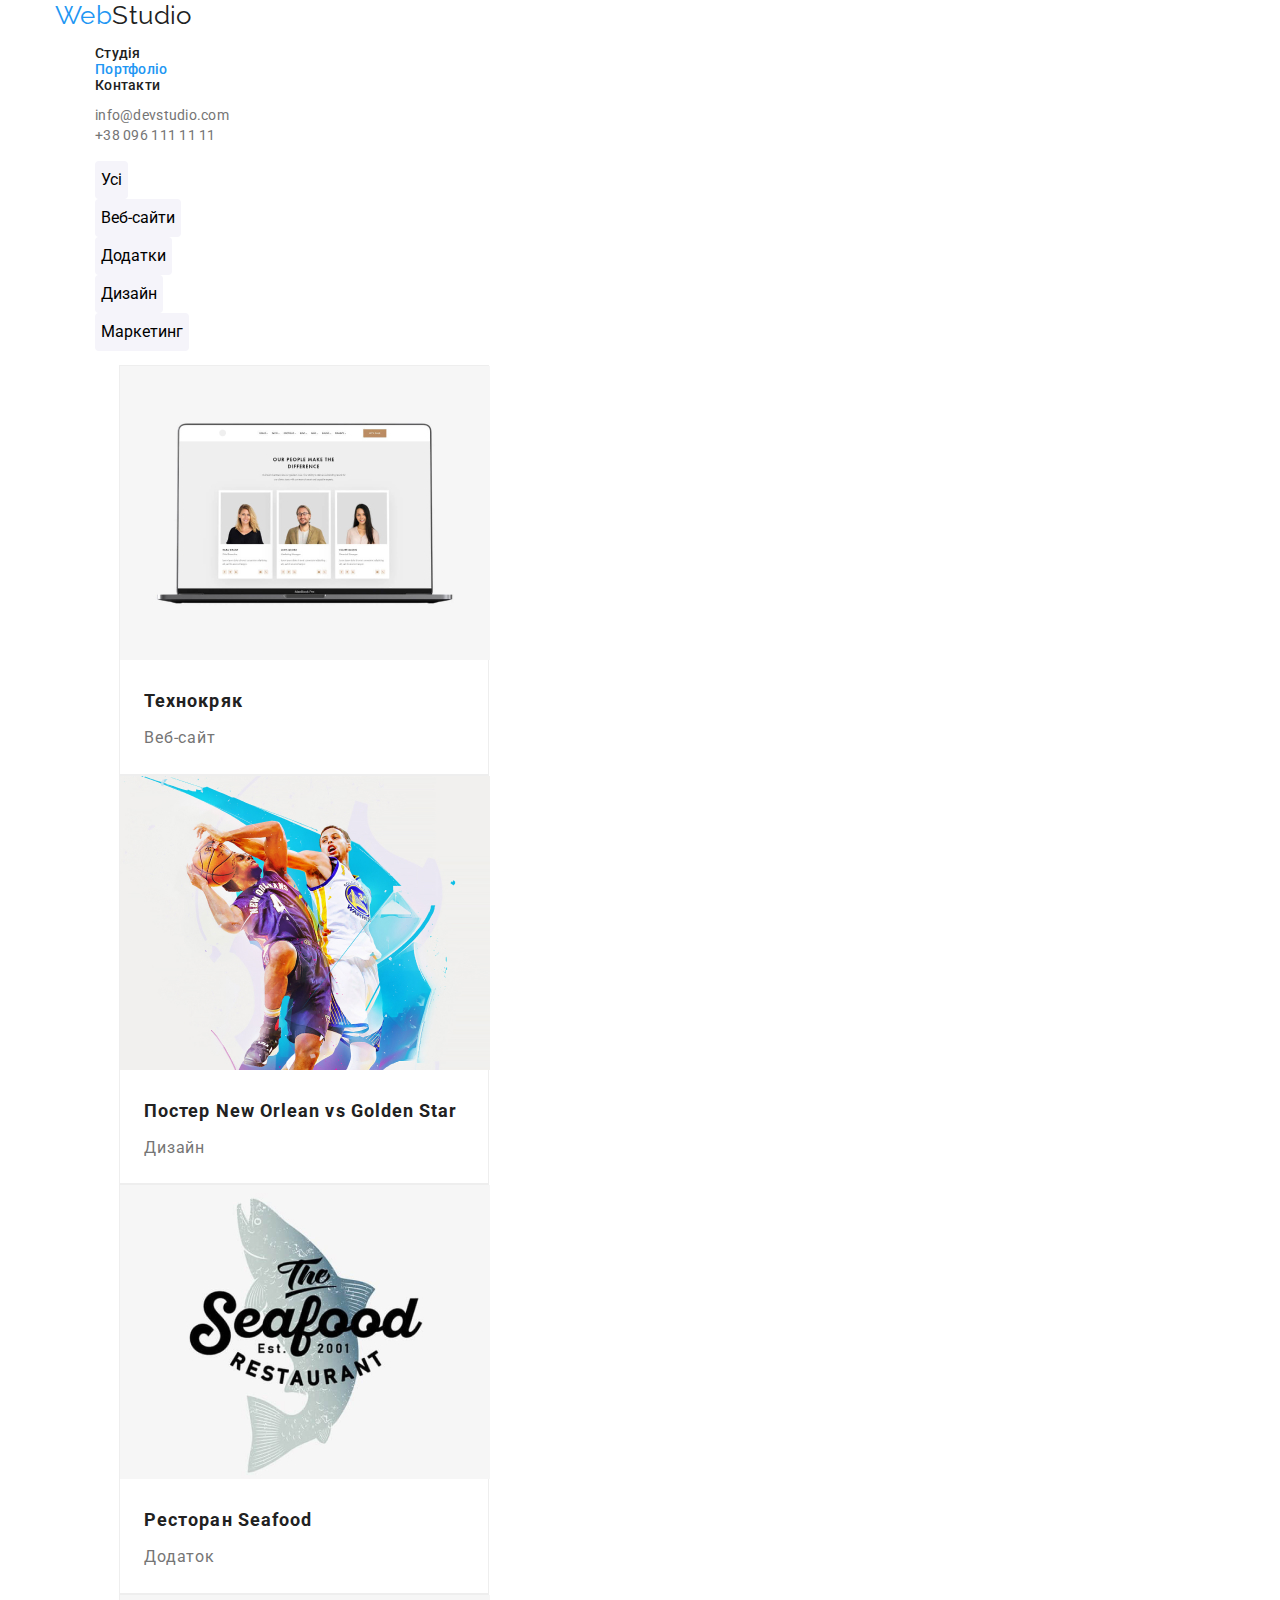
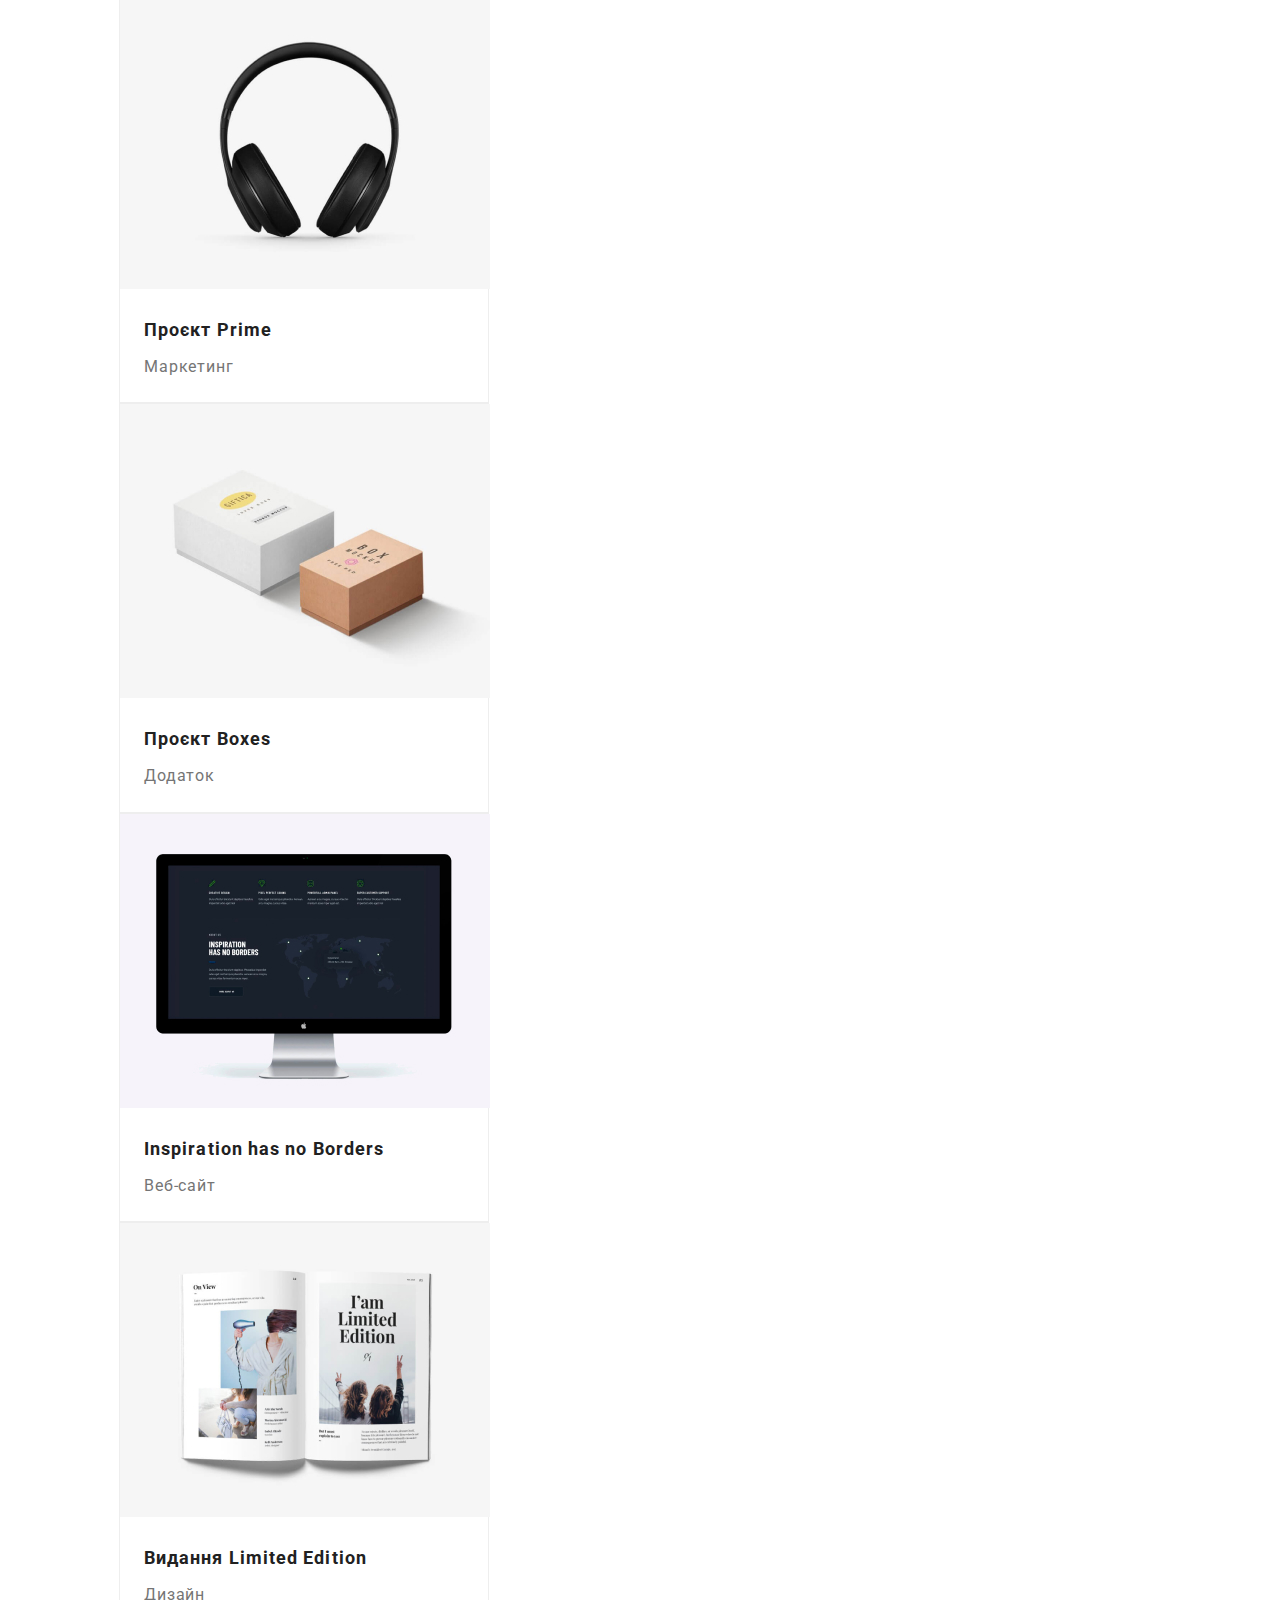
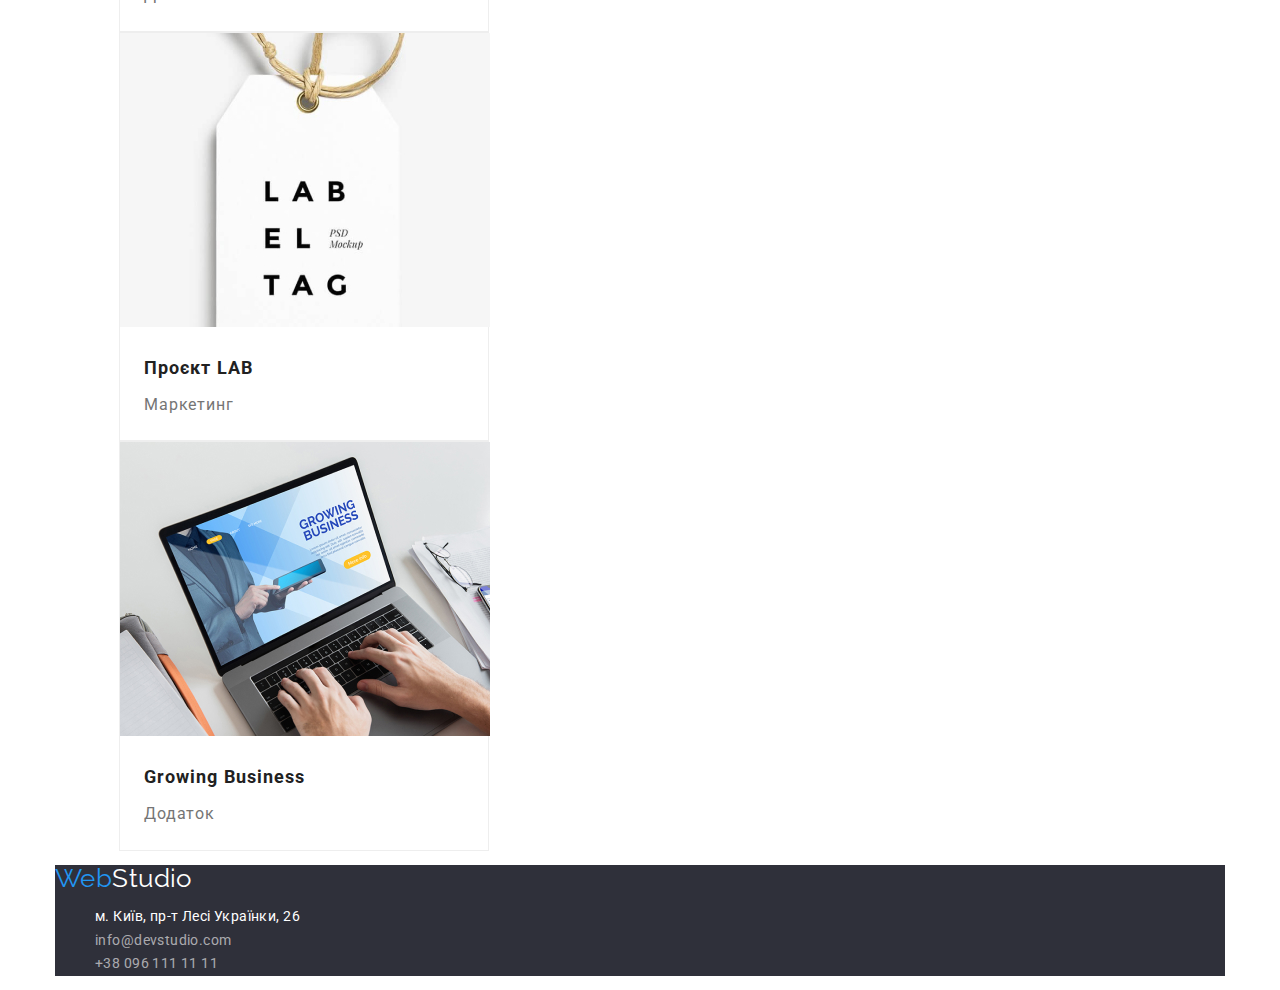
==== commit dce0d589: "відцентрував" ====
--- a/portfolio.html
+++ b/portfolio.html
@@ -16,101 +16,103 @@
     <link rel="stylesheet" href="./css/styles.css" />
   </head>
   <body>
-    <!-- шапка-->
-    <header>
-      <nav class="nav">
-        <a class="link" href="/"><span>Web</span>Studio</a>
-        <ul class="main-list">
-          <li class="list-item"><a class="link" href="./index.html">Студія</a></li>
-          <li class="list-item"><a class="nav active" href="./portfolio.html">Портфоліо</a></li>
-          <li class="list-item"><a class="link" href="">Контакти</a></li>
-        </ul>
-      </nav>
-      <ul class="list-address">
-        <li class="list-item">
-          <a href="mailto:info@devstudio.com">info@devstudio.com</a>
-        </li>
-        <li class="list-item">
-          <a href="tel:+380961111111">+38 096 111 11 11</a>
-        </li>
-      </ul>
-    </header>
-    <!-- кнопки buttoms-->
-    <section class="buttoms">
-      <ul class="list">
-        <li class="list-all"><button type="button">Усі</button></li>
-        <li class="list-web"><button type="button">Веб-сайти</button></li>
-        <li class="list-app"><button type="button">Додатки</button></li>
-        <li class="list-design"><button type="button">Дизайн</button></li>
-        <li class="list-marketing"><button type="button">Маркетинг</button></li>
-      </ul>
-      <!--приклади робіт products-->
-      <ul class="products">
-        <h1 hidden>приклади робіт</h1>
-        <li class="list-technocrack">
-          <img src="./images/work/img-0.jpg" alt="зображення команди" width="370" height="294" />
-          <h2>Технокряк</h2>
-          <p>Веб-сайт</p>
-        </li>
-        <li class="list-poster">
-          <img src="./images/work/img-1.jpg" alt="гра в баскетбол" width="370" height="294" />
-          <h2>Постер New Orlean vs Golden Star</h2>
-          <p>Дизайн</p>
-        </li>
-        <li class="list-logo">
-          <img src="./images/work/img-2.jpg" alt="логотип ресторану" width="370" height="294" />
-          <h2>Ресторан Seafood</h2>
-          <p>Додаток</p>
-        </li>
-        <li class="list-prime">
-          <img src="./images/work/img-3.jpg" alt="навушники" width="370" height="294" />
-          <h2>Проєкт Prime</h2>
-          <p>Маркетинг</p>
-        </li>
-        <li class="list-boxes">
-          <img src="./images/work/img-4.jpg" alt="коробки" width="370" height="294" />
-          <h2>Проєкт Boxes</h2>
-          <p>Додаток</p>
-        </li>
-        <li class="list-borders">
-          <img src="./images/work/img-5.jpg" alt="екран з веб-сайтом" width="370" height="294" />
-          <h2>Inspiration has no Borders</h2>
-          <p>Веб-сайт</p>
-        </li>
-        <li class="list-lim">
-          <img src="./images/work/img-6.jpg" alt="книжка" width="370" height="294" />
-          <h2>Видання Limited Edition</h2>
-          <p>Дизайн</p>
-        </li>
-        <li class="list-lab">
-          <img src="./images/work/img-7.jpg" alt="бірка" width="370" height="294" />
-          <h2>Проєкт LAB</h2>
-          <p>Маркетинг</p>
-        </li>
-        <li class="list-growing">
-          <img src="./images/work/img-8.jpg" alt="робота за ноутбуком" width="370" height="294" />
-          <h2>Growing Business</h2>
-          <p>Додаток</p>
-        </li>
-      </ul>
-    </section>
-    <footer>
-      <a href="./index.html"><span>Web</span>Studio</a>
-      <address>
-        <ul class="list">
+    <div class="container">
+      <!-- шапка-->
+      <header>
+        <nav class="nav">
+          <a class="link" href="/"><span>Web</span>Studio</a>
+          <ul class="main-list">
+            <li class="list-item"><a class="" href="./index.html ">Студія</a></li>
+            <li class="list-item"><a class="nav active" href="./portfolio.html">Портфоліо</a></li>
+            <li class="list-item"><a class="link" href="">Контакти</a></li>
+          </ul>
+        </nav>
+        <ul class="list-address">
           <li class="list-item">
-            <a class="link" href="https://goo.gl/maps/d5CcS2hFM6yTFQRFA" target="_blank" rel="noopener no referre">
-              м. Київ, пр-т Лесі Українки, 26
-            </a>
+            <a href="mailto:info@devstudio.com">info@devstudio.com</a>
           </li>
           <li class="list-item">
-            <a class="link" href="mailto:info@devstudio.com">info@devstudio.com</a>
-          </li>
-          <li class="list-item">
-            <a class="link" href="tel:+380961111111">+38 096 111 11 11</a>
+            <a href="tel:+380961111111">+38 096 111 11 11</a>
           </li>
         </ul>
-      </address>
-    </footer>
+      </header>
+      <!-- кнопки buttoms-->
+      <section class="buttoms">
+        <ul class="list">
+          <li class="list-all"><button type="button">Усі</button></li>
+          <li class="list-web"><button type="button">Веб-сайти</button></li>
+          <li class="list-app"><button type="button">Додатки</button></li>
+          <li class="list-design"><button type="button">Дизайн</button></li>
+          <li class="list-marketing"><button type="button">Маркетинг</button></li>
+        </ul>
+        <!--приклади робіт products-->
+        <ul class="products">
+          <h1 hidden>приклади робіт</h1>
+          <li class="list-technocrack">
+            <img src="./images/work/img-0.jpg" alt="зображення команди" width="370" height="294" />
+            <h2>Технокряк</h2>
+            <p>Веб-сайт</p>
+          </li>
+          <li class="list-poster">
+            <img src="./images/work/img-1.jpg" alt="гра в баскетбол" width="370" height="294" />
+            <h2>Постер New Orlean vs Golden Star</h2>
+            <p>Дизайн</p>
+          </li>
+          <li class="list-logo">
+            <img src="./images/work/img-2.jpg" alt="логотип ресторану" width="370" height="294" />
+            <h2>Ресторан Seafood</h2>
+            <p>Додаток</p>
+          </li>
+          <li class="list-prime">
+            <img src="./images/work/img-3.jpg" alt="навушники" width="370" height="294" />
+            <h2>Проєкт Prime</h2>
+            <p>Маркетинг</p>
+          </li>
+          <li class="list-boxes">
+            <img src="./images/work/img-4.jpg" alt="коробки" width="370" height="294" />
+            <h2>Проєкт Boxes</h2>
+            <p>Додаток</p>
+          </li>
+          <li class="list-borders">
+            <img src="./images/work/img-5.jpg" alt="екран з веб-сайтом" width="370" height="294" />
+            <h2>Inspiration has no Borders</h2>
+            <p>Веб-сайт</p>
+          </li>
+          <li class="list-lim">
+            <img src="./images/work/img-6.jpg" alt="книжка" width="370" height="294" />
+            <h2>Видання Limited Edition</h2>
+            <p>Дизайн</p>
+          </li>
+          <li class="list-lab">
+            <img src="./images/work/img-7.jpg" alt="бірка" width="370" height="294" />
+            <h2>Проєкт LAB</h2>
+            <p>Маркетинг</p>
+          </li>
+          <li class="list-growing">
+            <img src="./images/work/img-8.jpg" alt="робота за ноутбуком" width="370" height="294" />
+            <h2>Growing Business</h2>
+            <p>Додаток</p>
+          </li>
+        </ul>
+      </section>
+      <footer>
+        <a href="./index.html"><span>Web</span>Studio</a>
+        <address>
+          <ul class="list">
+            <li class="list-item">
+              <a class="link" href="https://goo.gl/maps/d5CcS2hFM6yTFQRFA" target="_blank" rel="noopener no referre">
+                м. Київ, пр-т Лесі Українки, 26
+              </a>
+            </li>
+            <li class="list-item">
+              <a class="link" href="mailto:info@devstudio.com">info@devstudio.com</a>
+            </li>
+            <li class="list-item">
+              <a class="link" href="tel:+380961111111">+38 096 111 11 11</a>
+            </li>
+          </ul>
+        </address>
+      </footer>
+    </div>
   </body>
 </html>
--- a/css/styles.css
+++ b/css/styles.css
@@ -3,6 +3,7 @@
   --background: #ffffff;
   --color-p: #757575;
   --color-but: #2196f3;
+  --active-but: #188ce8;
 }
 body {
   color: var(--text);
@@ -13,7 +14,6 @@
 }
 
 header {
-  border: 1px solid #ececec;
 }
 span {
   color: var(--color-but);
@@ -39,7 +39,6 @@
 }
 footer [href="mailto:info@devstudio.com"],
 [href="tel:+380961111111"] {
-  left: 215px;
   font-style: normal;
   line-height: 1.7;
   color: #ffffff99;
@@ -95,7 +94,6 @@
   letter-spacing: 0.02em;
 }
 footer .list-address {
-  margin: 0px 0px 0px 215px;
 }
 [href="/"] {
   color: var(--text);
@@ -126,9 +124,8 @@
   letter-spacing: 0.06em;
 }
 .buttom-cap:active {
-  background-color: #188ce8;
+  background-color: var(--active-but);
 }
-
 .skill li {
   width: 270px;
 }
@@ -138,26 +135,22 @@
 .skill p {
   line-height: 1.7;
 }
-.section-work li {
-  display: inline-block;
-}
 .section-title {
   font-size: 36px;
   line-height: 1.2;
   text-align: center;
   color: var(--text);
-  font-weight: 700;
 }
 .section-team h3 {
-  font-weight: 500;
   font-size: 16px;
   line-height: 1.2;
+  text-align: center;
 }
 .section-team p {
   font-size: 16px;
   line-height: 1.9;
+  text-align: center;
 }
-
 .buttoms [type="button"] {
   height: 38px;
   background-color: #f5f4fa;
@@ -167,7 +160,7 @@
 }
 .buttoms [type="button"]:hover,
 .buttoms [type="button"]:focus {
-  background-color: #188ce8;
+  background-color: var(--active-but);
   color: var(--background);
   box-shadow: 0px 3px 1px #0000001a, 0px 1px 2px #00000014, 0px 2px 2px #0000001f;
   border-radius: 4px;
@@ -175,29 +168,12 @@
 .list-products .list-item {
   width: 370px;
 }
-.list-all {
-  margin: 0px 0px 6px 0px;
-}
-.list-web {
-  margin: 0px 0px 6px 0px;
-}
-.list-app {
-  margin: 0px 0px 6px 0px;
-}
-.list-design {
-  margin: 0px 0px 6px 0px;
-}
-.list-marketing {
-  margin: 0px 0px 6px 0px;
-}
-
 .products li:hover {
   box-shadow: 0px 1px 1px #0000001f, 0px 4px 4px #0000000f, 1px 4px 6px #00000029;
 }
 .products li {
   width: 370px;
   margin: 0px 0px 0px 24px;
-  display: inline-table;
   border: 1px solid #eeeeee;
   letter-spacing: 0.06em;
 }
@@ -208,3 +184,8 @@
   box-shadow: 0px 1px 3px #0000001f, 0px 1px 1px #00000024, 0px 2px 1px #00000033;
   margin: 0px 0px 10px 0px;
 }
+.container {
+  width: 1200px;
+  margin: 0 auto;
+  padding: 0px 15px 0px;
+}
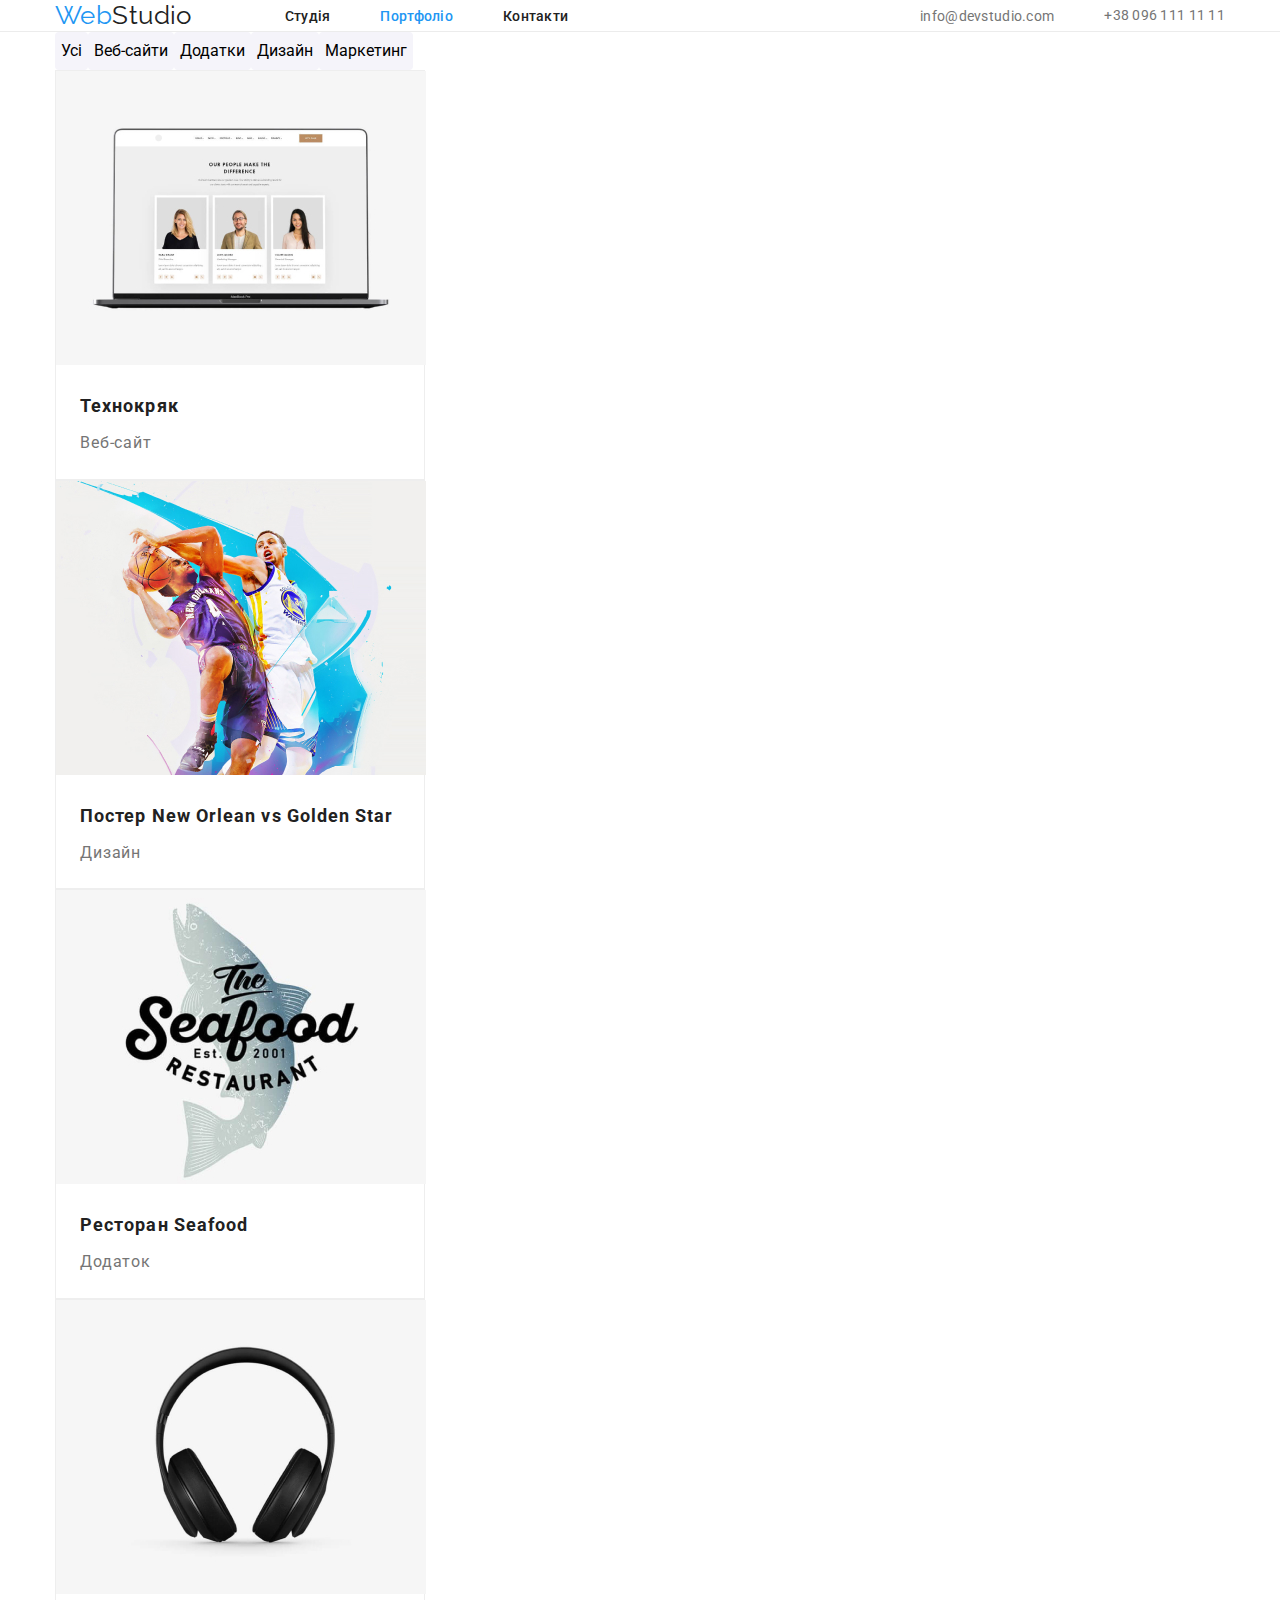
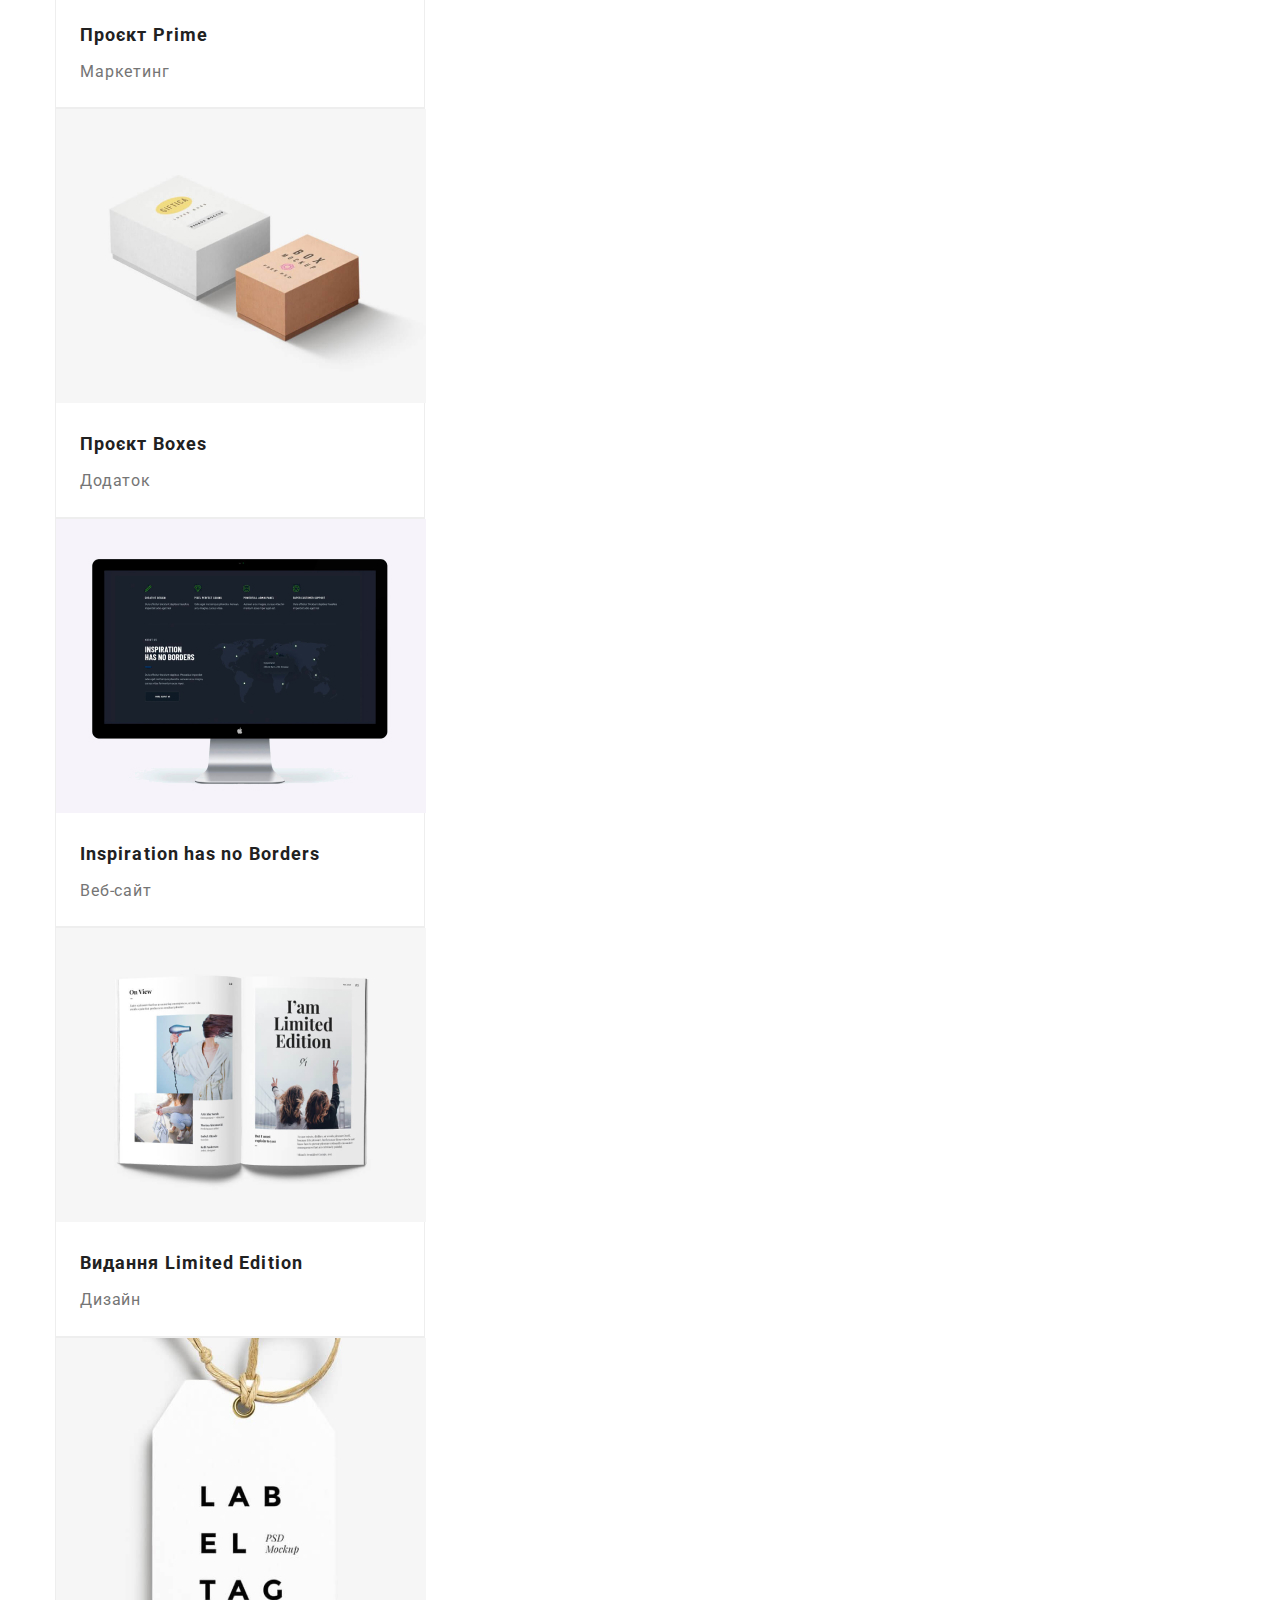
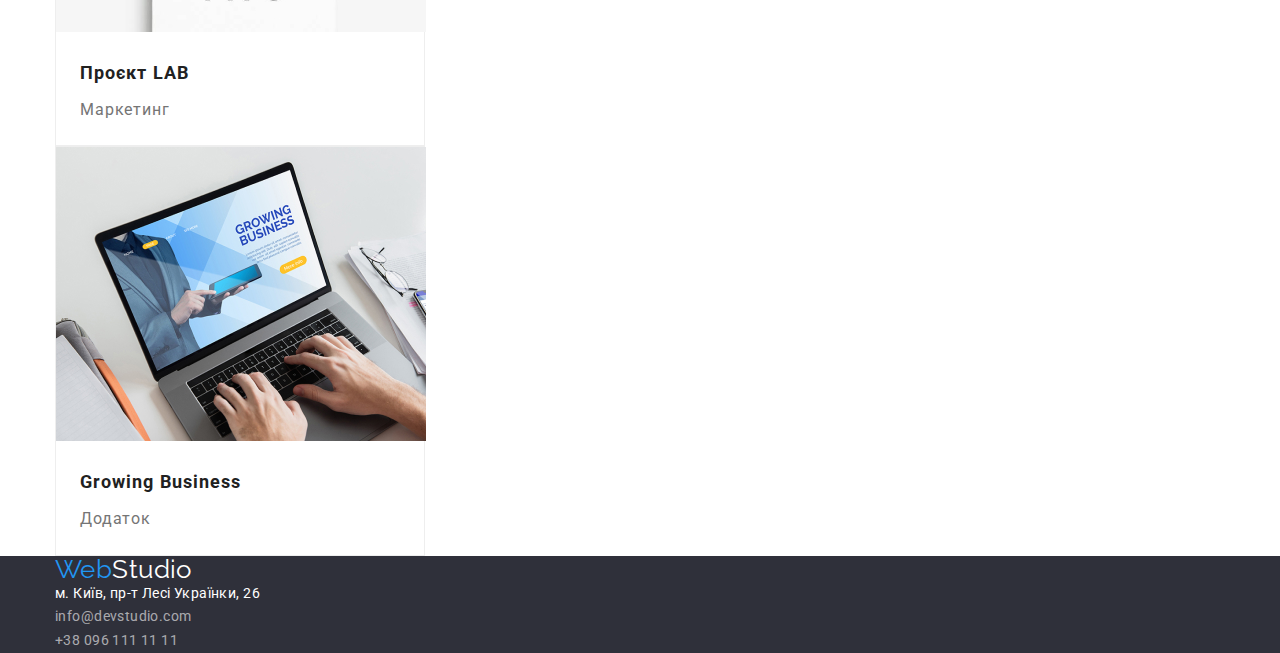
==== commit 3fc2beae: "зробиві футер" ====
--- a/portfolio.html
+++ b/portfolio.html
@@ -16,11 +16,11 @@
     <link rel="stylesheet" href="./css/styles.css" />
   </head>
   <body>
-    <div class="container">
-      <!-- шапка-->
-      <header>
+    <!-- шапка-->
+    <header>
+      <div class="container header-container">
+        <a class="link" href="/"><span>Web</span>Studio</a>
         <nav class="nav">
-          <a class="link" href="/"><span>Web</span>Studio</a>
           <ul class="main-list">
             <li class="list-item"><a class="" href="./index.html ">Студія</a></li>
             <li class="list-item"><a class="nav active" href="./portfolio.html">Портфоліо</a></li>
@@ -35,10 +35,12 @@
             <a href="tel:+380961111111">+38 096 111 11 11</a>
           </li>
         </ul>
-      </header>
-      <!-- кнопки buttoms-->
+      </div>
+    </header>
+    <!-- кнопки buttoms-->
+    <div class="container">
       <section class="buttoms">
-        <ul class="list">
+        <ul class="list-buttoms">
           <li class="list-all"><button type="button">Усі</button></li>
           <li class="list-web"><button type="button">Веб-сайти</button></li>
           <li class="list-app"><button type="button">Додатки</button></li>
@@ -95,7 +97,9 @@
           </li>
         </ul>
       </section>
-      <footer>
+    </div>
+    <footer>
+      <div class="container">
         <a href="./index.html"><span>Web</span>Studio</a>
         <address>
           <ul class="list">
@@ -112,7 +116,7 @@
             </li>
           </ul>
         </address>
-      </footer>
-    </div>
+      </div>
+    </footer>
   </body>
 </html>
--- a/css/styles.css
+++ b/css/styles.css
@@ -12,20 +12,43 @@
   letter-spacing: 0.03em;
   font-size: 14px;
 }
-
 header {
+  border-bottom: 1px solid #ececec;
+}
+.header-container {
+  display: flex;
+  align-items: center;
+}
+.header-nav-link {
+  display: block;
+  padding-top: 32px;
+  padding-bottom: 32px;
 }
 span {
   color: var(--color-but);
+}
+img {
 }
 ul {
   list-style-type: none;
+  margin: 0;
+  padding: 0;
 }
 a {
   text-decoration: none;
+  color: currentColor;
 }
 p {
   color: var(--color-p);
+}
+h1,
+h2,
+h3,
+h4,
+h5,
+h6,
+p {
+  margin: 0;
 }
 footer {
   background-color: #2f303a;
@@ -68,30 +91,47 @@
   text-align: left;
   margin: 4px 0px 20px 24px;
 }
-
 ul [href="mailto:info@devstudio.com"]:hover,
 ul [href="mailto:info@devstudio.com"]:focus,
 ul [href="tel:+380961111111"]:hover,
 ul [href="tel:+380961111111"]:focus {
   color: var(--color-but);
 }
-
 .main-list a {
   color: var(--text);
   font-weight: 500;
   letter-spacing: 0.02em;
 }
+.main-list {
+  display: flex;
+  gap: 50px;
+}
 .main-list a:hover,
 .main-list a:focus {
   color: var(--color-but);
 }
+.main-item {
+}
 .nav.active {
   color: var(--color-but);
 }
+.nav {
+  margin-right: auto;
+}
 
+.list-address {
+  display: flex;
+  align-items: center;
+  gap: 50px;
+}
 .list-address a {
   color: var(--color-p);
   letter-spacing: 0.02em;
+  padding-top: 32px;
+  padding-bottom: 32px;
+}
+.list-buttoms {
+  display: flex;
 }
 footer .list-address {
 }
@@ -100,9 +140,12 @@
   font-size: 26px;
   line-height: 1.2;
   font-family: "raleway";
+  margin-right: 93px;
 }
 .hero {
   background-color: #2f303a;
+  margin-bottom: 120px;
+  height: 600px;
 }
 .hero-cap {
   color: var(--background);
@@ -112,6 +155,8 @@
   text-align: center;
   letter-spacing: 0.06em;
   text-transform: uppercase;
+  padding-bottom: 40px;
+  padding-top: 200px;
 }
 .buttom-cap {
   color: var(--background);
@@ -122,6 +167,7 @@
   border-radius: 4px;
   border: 0;
   letter-spacing: 0.06em;
+  margin: 0 auto;
 }
 .buttom-cap:active {
   background-color: var(--active-but);
@@ -131,6 +177,7 @@
 }
 .skill h3 {
   line-height: 1.1;
+  font-size: 14px;
 }
 .skill p {
   line-height: 1.7;
@@ -165,15 +212,16 @@
   box-shadow: 0px 3px 1px #0000001a, 0px 1px 2px #00000014, 0px 2px 2px #0000001f;
   border-radius: 4px;
 }
-.list-products .list-item {
-  width: 370px;
+.buttoms {
+}
+
+.list-skill {
 }
 .products li:hover {
   box-shadow: 0px 1px 1px #0000001f, 0px 4px 4px #0000000f, 1px 4px 6px #00000029;
 }
 .products li {
   width: 370px;
-  margin: 0px 0px 0px 24px;
   border: 1px solid #eeeeee;
   letter-spacing: 0.06em;
 }
@@ -182,7 +230,6 @@
   left: 215px;
   width: 270px;
   box-shadow: 0px 1px 3px #0000001f, 0px 1px 1px #00000024, 0px 2px 1px #00000033;
-  margin: 0px 0px 10px 0px;
 }
 .container {
   width: 1200px;
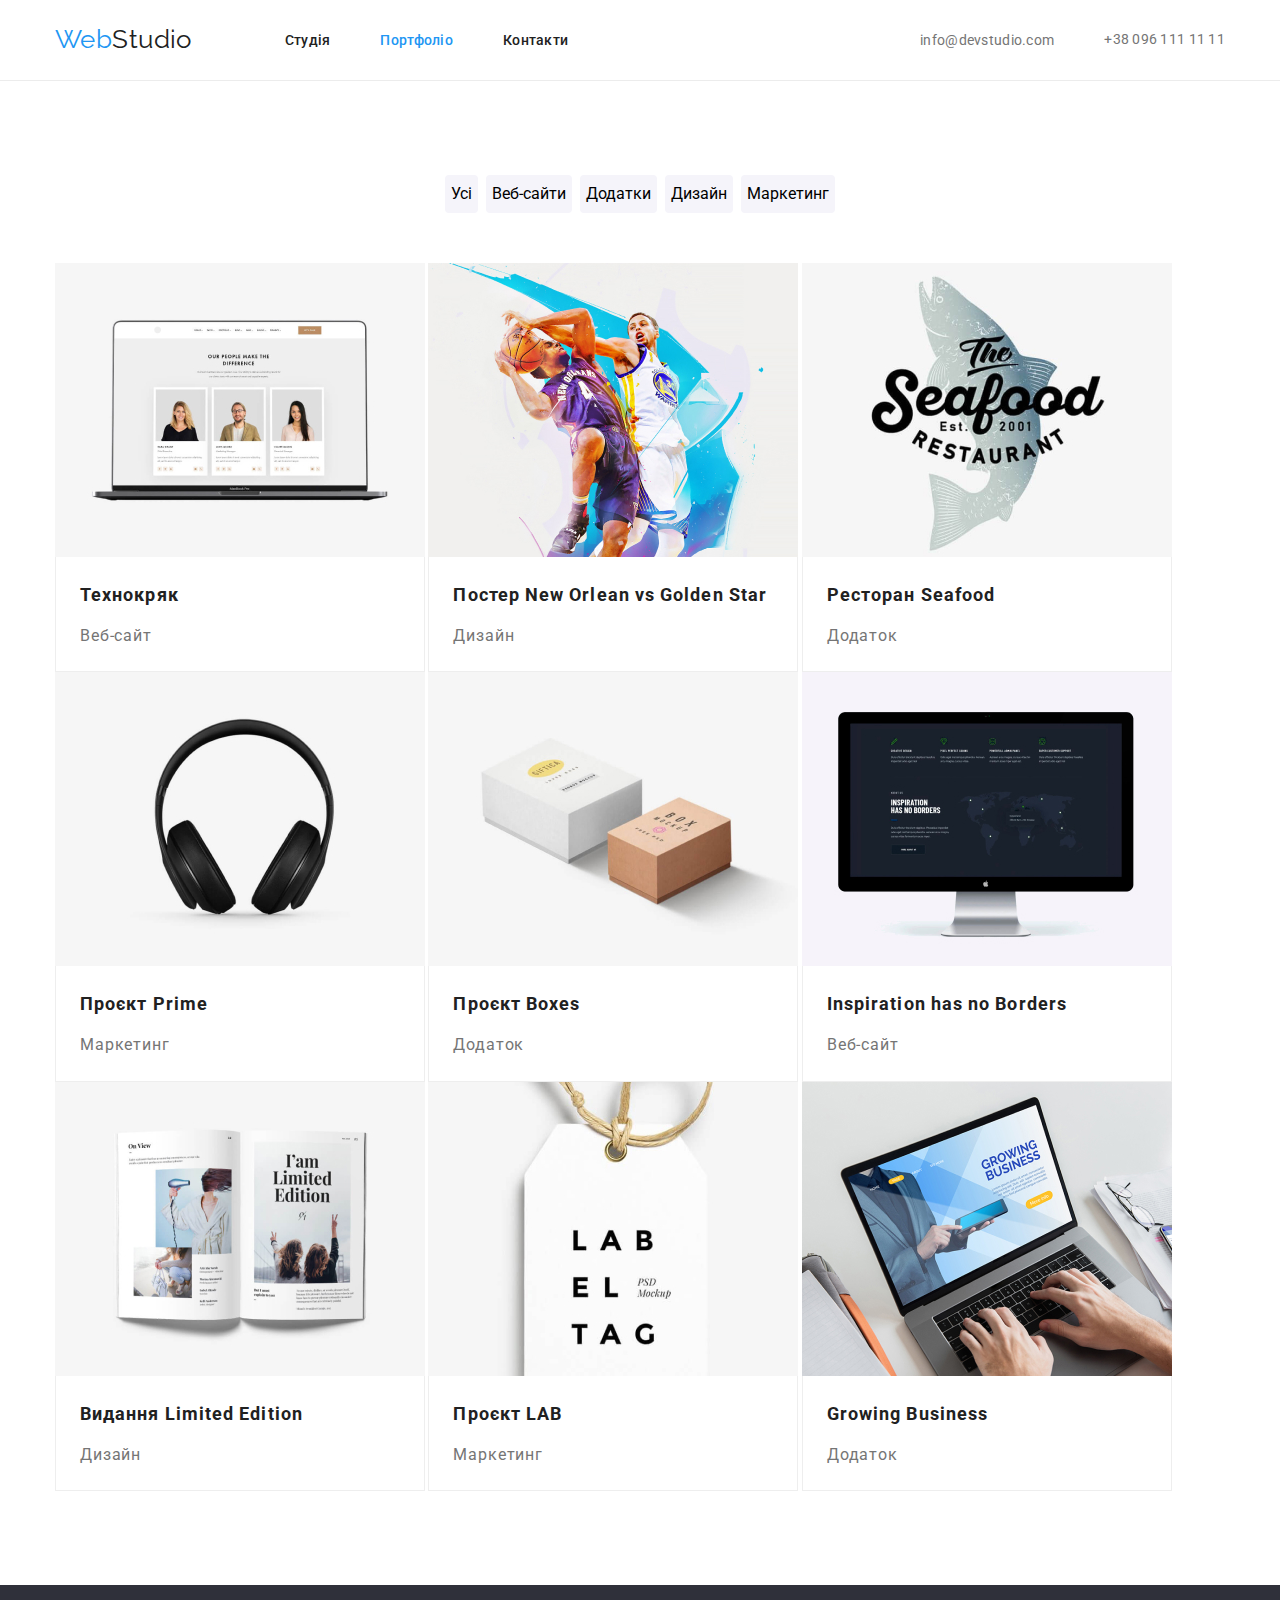
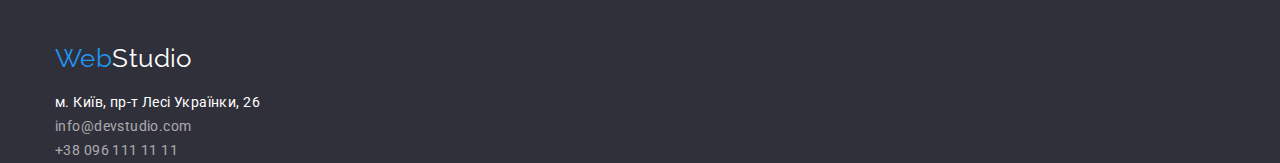
==== commit 268d2630: "стил" ====
--- a/portfolio.html
+++ b/portfolio.html
@@ -22,9 +22,9 @@
         <a class="link" href="/"><span>Web</span>Studio</a>
         <nav class="nav">
           <ul class="main-list">
-            <li class="list-item"><a class="" href="./index.html ">Студія</a></li>
-            <li class="list-item"><a class="nav active" href="./portfolio.html">Портфоліо</a></li>
-            <li class="list-item"><a class="link" href="">Контакти</a></li>
+            <li class="list-item"><a class="header-nav-link" href="./index.html ">Студія</a></li>
+            <li class="list-item"><a class="header-nav-link nav active" href="./portfolio.html">Портфоліо</a></li>
+            <li class="list-item"><a class="header-nav-link" href="">Контакти</a></li>
           </ul>
         </nav>
         <ul class="list-address">
@@ -48,58 +48,76 @@
           <li class="list-marketing"><button type="button">Маркетинг</button></li>
         </ul>
         <!--приклади робіт products-->
+        <h1 hidden>приклади робіт</h1>
         <ul class="products">
-          <h1 hidden>приклади робіт</h1>
-          <li class="list-technocrack">
+          <li class="list-products">
             <img src="./images/work/img-0.jpg" alt="зображення команди" width="370" height="294" />
-            <h2>Технокряк</h2>
-            <p>Веб-сайт</p>
+            <div class="border">
+              <h2>Технокряк</h2>
+              <p>Веб-сайт</p>
+            </div>
           </li>
-          <li class="list-poster">
+          <li class="list-products">
             <img src="./images/work/img-1.jpg" alt="гра в баскетбол" width="370" height="294" />
-            <h2>Постер New Orlean vs Golden Star</h2>
-            <p>Дизайн</p>
+            <div class="border">
+              <h2>Постер New Orlean vs Golden Star</h2>
+              <p>Дизайн</p>
+            </div>
           </li>
-          <li class="list-logo">
+          <li class="list-products">
             <img src="./images/work/img-2.jpg" alt="логотип ресторану" width="370" height="294" />
-            <h2>Ресторан Seafood</h2>
-            <p>Додаток</p>
+            <div class="border">
+              <h2>Ресторан Seafood</h2>
+              <p>Додаток</p>
+            </div>
           </li>
-          <li class="list-prime">
+          <li class="list-products">
             <img src="./images/work/img-3.jpg" alt="навушники" width="370" height="294" />
-            <h2>Проєкт Prime</h2>
-            <p>Маркетинг</p>
+            <div class="border">
+              <h2>Проєкт Prime</h2>
+              <p>Маркетинг</p>
+            </div>
           </li>
-          <li class="list-boxes">
+          <li class="list-products">
             <img src="./images/work/img-4.jpg" alt="коробки" width="370" height="294" />
-            <h2>Проєкт Boxes</h2>
-            <p>Додаток</p>
+            <div class="border">
+              <h2>Проєкт Boxes</h2>
+              <p>Додаток</p>
+            </div>
           </li>
-          <li class="list-borders">
+          <li class="list-products">
             <img src="./images/work/img-5.jpg" alt="екран з веб-сайтом" width="370" height="294" />
-            <h2>Inspiration has no Borders</h2>
-            <p>Веб-сайт</p>
+            <div class="border">
+              <h2>Inspiration has no Borders</h2>
+              <p>Веб-сайт</p>
+            </div>
           </li>
-          <li class="list-lim">
+          <li class="list-products">
             <img src="./images/work/img-6.jpg" alt="книжка" width="370" height="294" />
-            <h2>Видання Limited Edition</h2>
-            <p>Дизайн</p>
+            <div class="border">
+              <h2>Видання Limited Edition</h2>
+              <p>Дизайн</p>
+            </div>
           </li>
-          <li class="list-lab">
+          <li class="list-products">
             <img src="./images/work/img-7.jpg" alt="бірка" width="370" height="294" />
-            <h2>Проєкт LAB</h2>
-            <p>Маркетинг</p>
+            <div class="border">
+              <h2>Проєкт LAB</h2>
+              <p>Маркетинг</p>
+            </div>
           </li>
-          <li class="list-growing">
+          <li class="list-products">
             <img src="./images/work/img-8.jpg" alt="робота за ноутбуком" width="370" height="294" />
-            <h2>Growing Business</h2>
-            <p>Додаток</p>
+            <div class="border">
+              <h2>Growing Business</h2>
+              <p>Додаток</p>
+            </div>
           </li>
         </ul>
       </section>
     </div>
     <footer>
-      <div class="container">
+      <div class="container footer-container">
         <a href="./index.html"><span>Web</span>Studio</a>
         <address>
           <ul class="list">
--- a/css/styles.css
+++ b/css/styles.css
@@ -28,6 +28,9 @@
   color: var(--color-but);
 }
 img {
+  display: block;
+  max-width: 100%;
+  height: auto;
 }
 ul {
   list-style-type: none;
@@ -54,11 +57,15 @@
   background-color: #2f303a;
   color: var(--background);
 }
+
 footer [href="./index.html"] {
+  display: block;
   color: var(--background);
   font-size: 26px;
   line-height: 1;
   font-family: "raleway";
+  padding-top: 60px;
+  padding-bottom: 20px;
 }
 footer [href="mailto:info@devstudio.com"],
 [href="tel:+380961111111"] {
@@ -72,11 +79,18 @@
   line-height: 1.7;
   color: var(--background);
 }
+
+.list-products {
+  display: inline-block;
+}
+.products {
+  margin-bottom: 94px;
+}
 .products h2 {
   font-size: 18px;
   line-height: 2;
   text-align: left;
-  margin: 20px 0px 4px 24px;
+  padding: 20px 0px 4px 24px;
   letter-spacing: 0.06em;
 }
 .skill h2 {
@@ -132,8 +146,10 @@
 }
 .list-buttoms {
   display: flex;
-}
-footer .list-address {
+  justify-content: center;
+  gap: 8px;
+  margin-top: 94px;
+  margin-bottom: 50px;
 }
 [href="/"] {
   color: var(--text);
@@ -168,35 +184,63 @@
   border: 0;
   letter-spacing: 0.06em;
   margin: 0 auto;
+  display: block;
 }
 .buttom-cap:active {
   background-color: var(--active-but);
 }
+.skill {
+  margin-bottom: 94px;
+}
 .skill li {
   width: 270px;
+  display: inline-block;
+  gap: 10px;
+  padding-right: 30px;
 }
 .skill h3 {
   line-height: 1.1;
   font-size: 14px;
+  margin-bottom: 10px;
 }
 .skill p {
   line-height: 1.7;
 }
+.section-work {
+  padding-bottom: 94px;
+}
 .section-title {
   font-size: 36px;
   line-height: 1.2;
   text-align: center;
   color: var(--text);
+  margin-bottom: 50px;
+  padding-top: 94px;
+}
+.list-work {
+  display: flex;
+  gap: 30px;
+}
+
+.section-team {
+  background-color: #f5f4fa;
+}
+.list-team {
+  padding-bottom: 94px;
+  display: flex;
 }
 .section-team h3 {
   font-size: 16px;
   line-height: 1.2;
   text-align: center;
+  padding-top: 30px;
+  padding-bottom: 10px;
 }
 .section-team p {
   font-size: 16px;
   line-height: 1.9;
   text-align: center;
+  padding-bottom: 30px;
 }
 .buttoms [type="button"] {
   height: 38px;
@@ -214,7 +258,17 @@
 }
 .buttoms {
 }
-
+.border {
+  border-right-color: rgb(238, 238, 238);
+  border-right-style: solid;
+  border-right-width: 1px;
+  border-bottom-color: rgb(238, 238, 238);
+  border-bottom-style: solid;
+  border-bottom-width: 1px;
+  border-left-color: rgb(238, 238, 238);
+  border-left-style: solid;
+  border-left-width: 1px;
+}
 .list-skill {
 }
 .products li:hover {
@@ -222,7 +276,6 @@
 }
 .products li {
   width: 370px;
-  border: 1px solid #eeeeee;
   letter-spacing: 0.06em;
 }
 .section-team li {
@@ -230,6 +283,11 @@
   left: 215px;
   width: 270px;
   box-shadow: 0px 1px 3px #0000001f, 0px 1px 1px #00000024, 0px 2px 1px #00000033;
+  display: inline-block;
+  border-radius: 0px 0px 4px 4px;
+}
+.list-name {
+  margin-right: 30px;
 }
 .container {
   width: 1200px;
